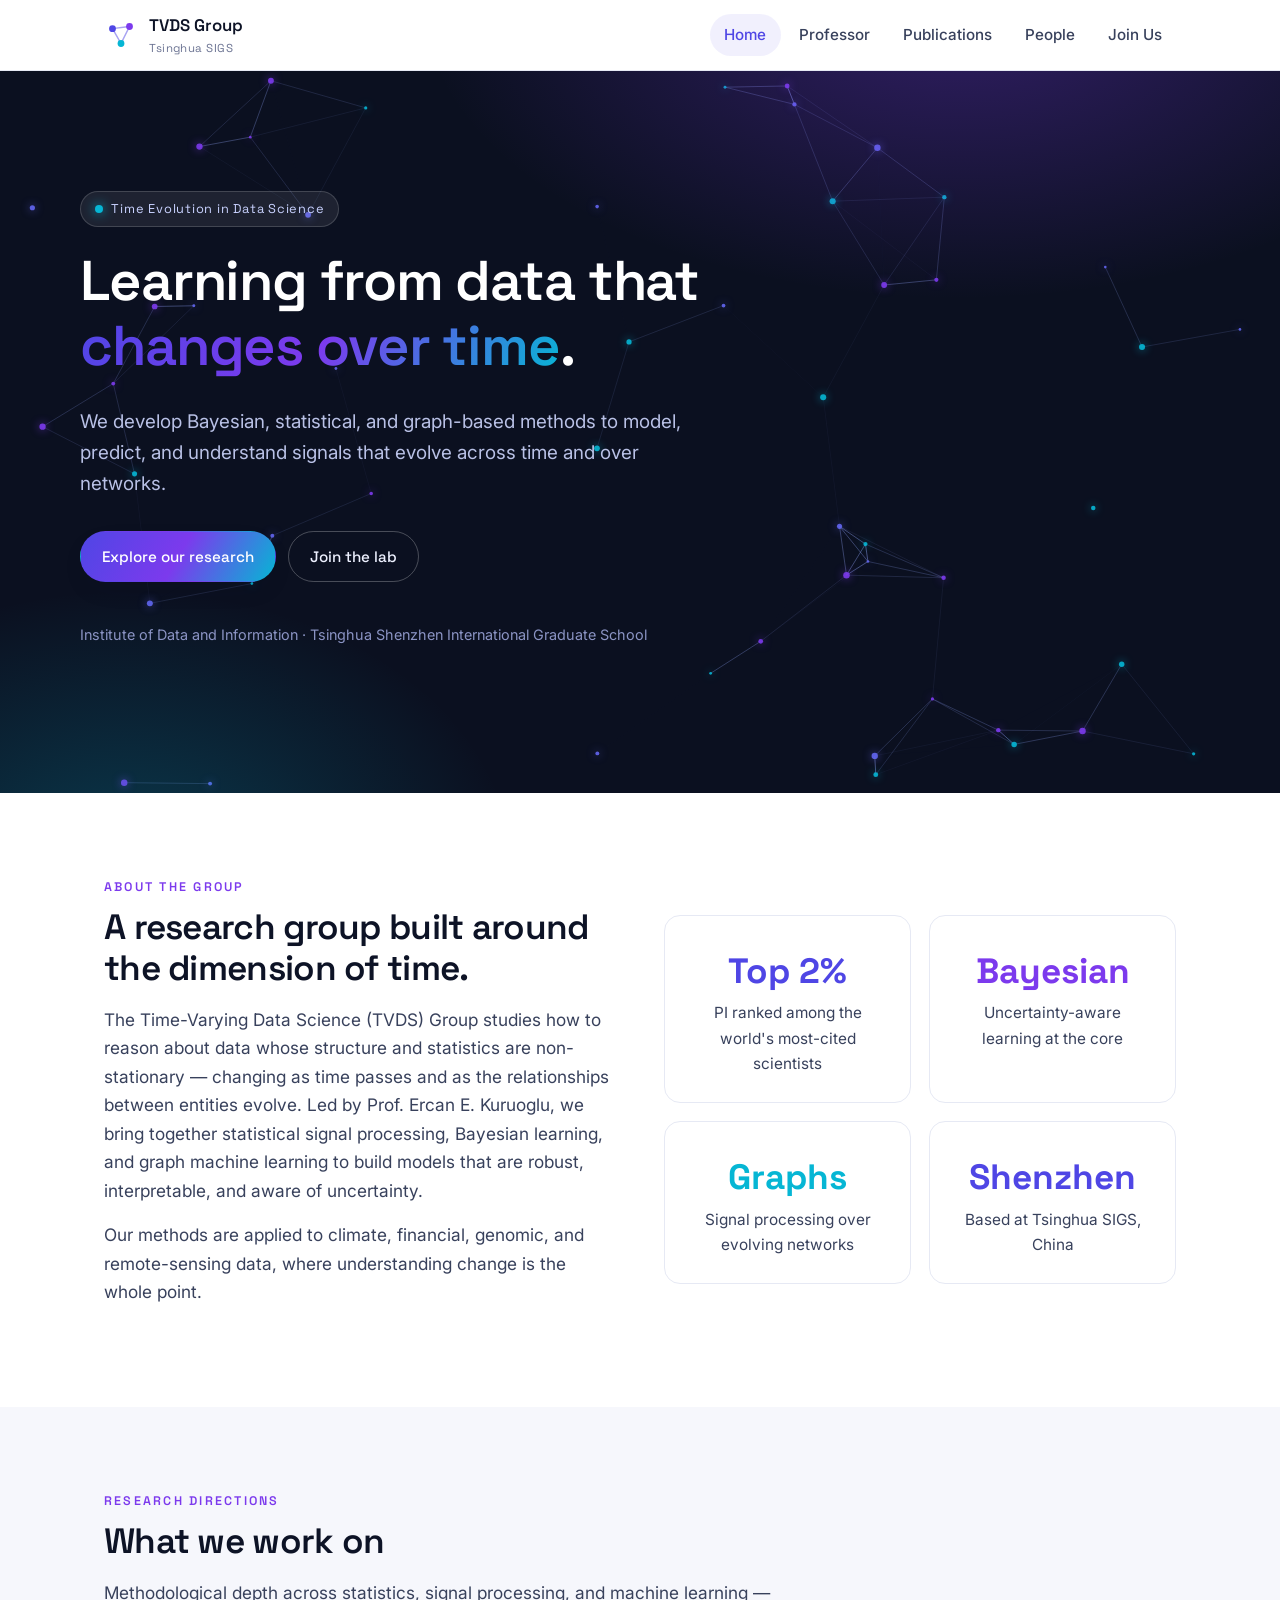
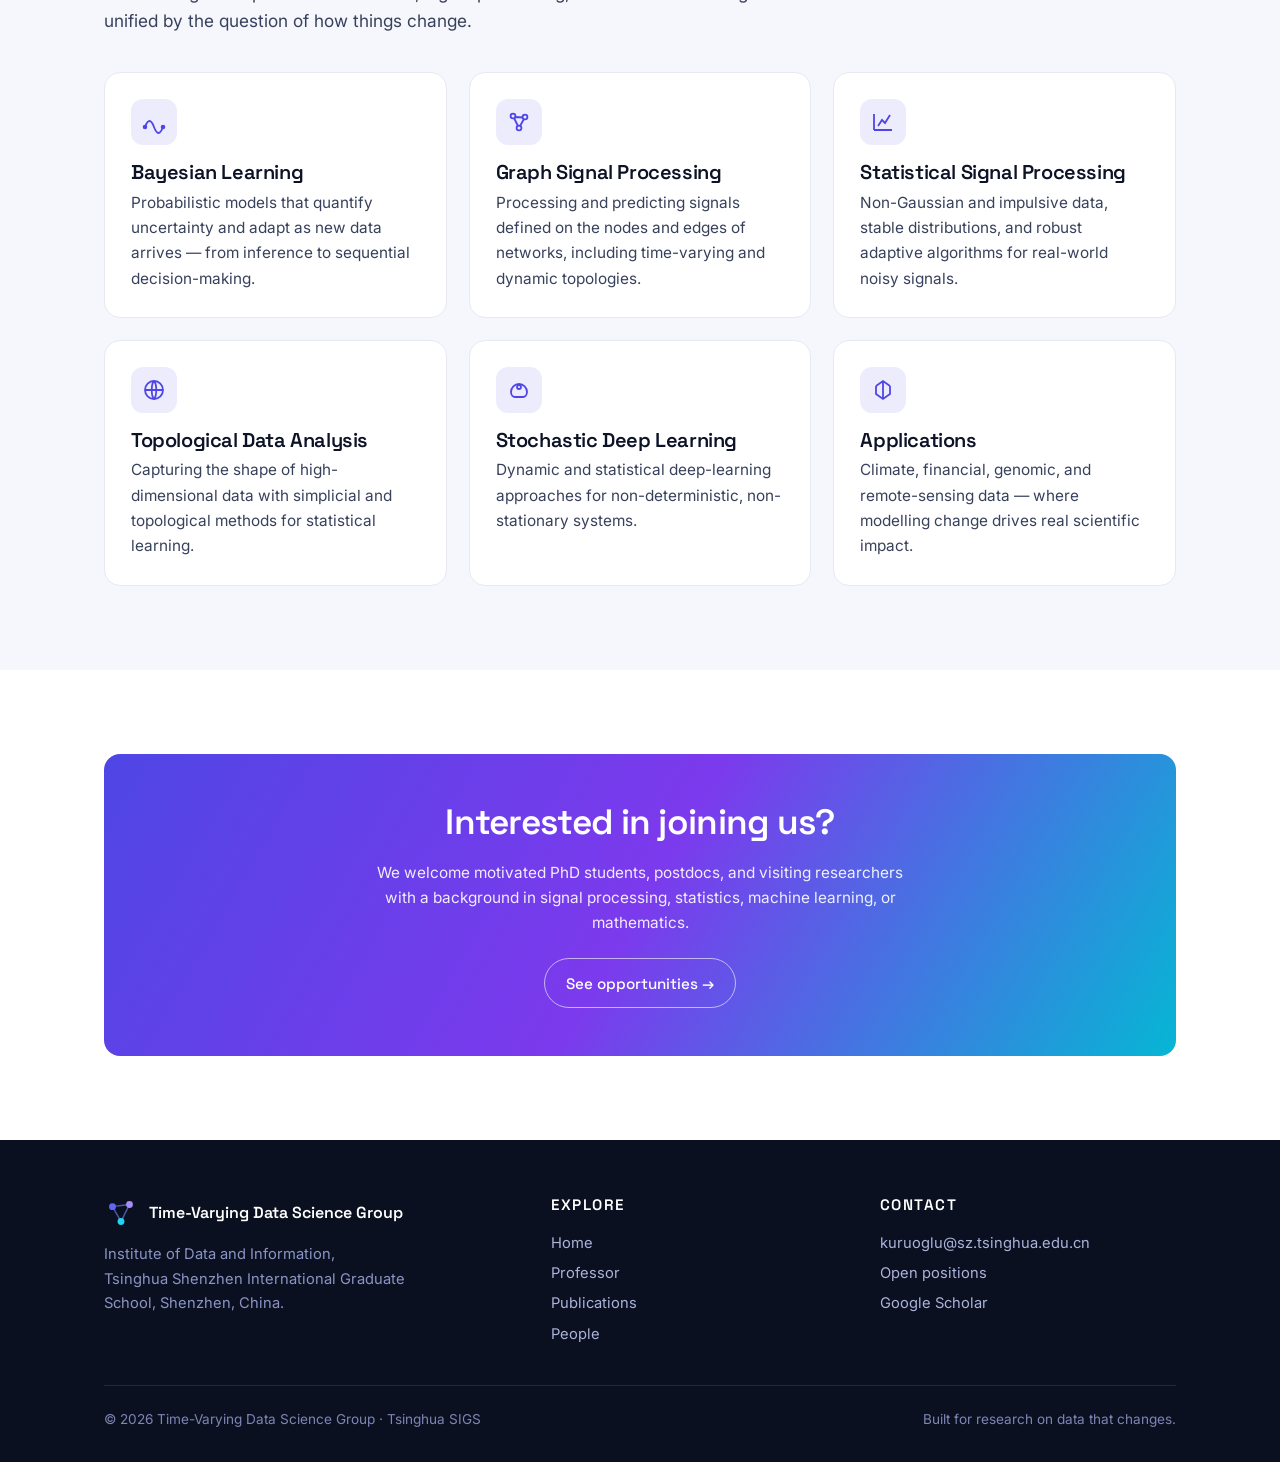
==== index.html @ 16516dd7 "Initial TVDS group website" ====
<!DOCTYPE html>
<html lang="en">
<head>
  <meta charset="UTF-8" />
  <meta name="viewport" content="width=device-width, initial-scale=1.0" />
  <title>Time-Varying Data Science Group — Tsinghua SIGS</title>
  <meta name="description" content="The Time-Varying Data Science (TVDS) Group at Tsinghua Shenzhen International Graduate School, led by Prof. Ercan E. Kuruoglu. Bayesian learning, graph signal processing, and statistical signal processing for time-evolving data." />
  <link rel="preconnect" href="https://fonts.googleapis.com" />
  <link rel="preconnect" href="https://fonts.gstatic.com" crossorigin />
  <link href="https://fonts.googleapis.com/css2?family=Inter:wght@400;500;600&family=Space+Grotesk:wght@400;500;600;700&display=swap" rel="stylesheet" />
  <link rel="stylesheet" href="assets/css/style.css" />
  <link rel="icon" href="data:image/svg+xml,%3Csvg xmlns='http://www.w3.org/2000/svg' viewBox='0 0 32 32'%3E%3Ccircle cx='8' cy='10' r='3' fill='%234f46e5'/%3E%3Ccircle cx='24' cy='8' r='3' fill='%237c3aed'/%3E%3Ccircle cx='16' cy='24' r='3' fill='%2306b6d4'/%3E%3Cpath d='M8 10 24 8 16 24Z' stroke='%234f46e5' stroke-width='1.2' fill='none' opacity='.5'/%3E%3C/svg%3E" />
</head>
<body>

  <!-- ============ NAV ============ -->
  <nav class="nav">
    <div class="container nav__inner">
      <a href="index.html" class="brand">
        <svg class="brand__mark" viewBox="0 0 32 32" aria-hidden="true">
          <path d="M8 10 24 8 16 24Z" stroke="#4f46e5" stroke-width="1.4" fill="none" opacity=".5"/>
          <circle cx="8" cy="10" r="3.2" fill="#4f46e5"/>
          <circle cx="24" cy="8" r="3.2" fill="#7c3aed"/>
          <circle cx="16" cy="24" r="3.2" fill="#06b6d4"/>
        </svg>
        <span>TVDS Group<span class="brand__sub">Tsinghua SIGS</span></span>
      </a>
      <button class="nav__toggle" aria-label="Toggle menu"><span></span><span></span><span></span></button>
      <ul class="nav__links">
        <li><a href="index.html" class="active">Home</a></li>
        <li><a href="professor.html">Professor</a></li>
        <li><a href="publications.html">Publications</a></li>
        <li><a href="people.html">People</a></li>
        <li><a href="professor.html#join">Join Us</a></li>
      </ul>
    </div>
  </nav>

  <!-- ============ HERO ============ -->
  <header class="hero">
    <canvas id="graph-canvas" class="hero__canvas" aria-hidden="true"></canvas>
    <div class="container hero__inner">
      <span class="hero__tag"><span class="dot"></span> Time Evolution in Data Science</span>
      <h1>Learning from data that <span class="text-gradient">changes over time</span>.</h1>
      <p class="hero__lead">
        We develop Bayesian, statistical, and graph-based methods to model, predict,
        and understand signals that evolve across time and over networks.
      </p>
      <div class="hero__cta">
        <a href="#research" class="btn btn--primary">Explore our research</a>
        <a href="professor.html#join" class="btn btn--ghost">Join the lab</a>
      </div>
      <p class="hero__affil">Institute of Data and Information · Tsinghua Shenzhen International Graduate School</p>
    </div>
  </header>

  <!-- ============ INTRO ============ -->
  <section class="section">
    <div class="container">
      <div class="grid grid--2" style="align-items:center; gap:48px;">
        <div class="reveal">
          <p class="section__eyebrow">About the group</p>
          <h2>A research group built around the dimension of time.</h2>
          <p class="section__lead">
            The Time-Varying Data Science (TVDS) Group studies how to reason about data whose
            structure and statistics are non-stationary — changing as time passes and as the
            relationships between entities evolve. Led by Prof. Ercan E. Kuruoglu, we bring together
            statistical signal processing, Bayesian learning, and graph machine learning to build
            models that are robust, interpretable, and aware of uncertainty.
          </p>
          <p class="section__lead">
            Our methods are applied to climate, financial, genomic, and remote-sensing data, where
            understanding change is the whole point.
          </p>
        </div>
        <div class="reveal grid grid--2" style="gap:18px;">
          <div class="card" style="text-align:center;">
            <div style="font-family:var(--font-head); font-size:2.2rem; font-weight:700; color:var(--indigo);">Top&nbsp;2%</div>
            <p>PI ranked among the world's most-cited scientists</p>
          </div>
          <div class="card" style="text-align:center;">
            <div style="font-family:var(--font-head); font-size:2.2rem; font-weight:700; color:var(--violet);">Bayesian</div>
            <p>Uncertainty-aware learning at the core</p>
          </div>
          <div class="card" style="text-align:center;">
            <div style="font-family:var(--font-head); font-size:2.2rem; font-weight:700; color:var(--teal);">Graphs</div>
            <p>Signal processing over evolving networks</p>
          </div>
          <div class="card" style="text-align:center;">
            <div style="font-family:var(--font-head); font-size:2.2rem; font-weight:700; color:var(--indigo);">Shenzhen</div>
            <p>Based at Tsinghua SIGS, China</p>
          </div>
        </div>
      </div>
    </div>
  </section>

  <!-- ============ RESEARCH AREAS ============ -->
  <section class="section section--soft" id="research">
    <div class="container">
      <div class="reveal" style="margin-bottom:36px;">
        <p class="section__eyebrow">Research directions</p>
        <h2>What we work on</h2>
        <p class="section__lead">Methodological depth across statistics, signal processing, and machine learning — unified by the question of how things change.</p>
      </div>
      <div class="grid grid--3">

        <article class="card reveal">
          <div class="card__icon">
            <svg width="24" height="24" viewBox="0 0 24 24" fill="none" stroke="currentColor" stroke-width="1.8"><path d="M3 17c3-8 6-8 9 0s6 8 9 0"/><circle cx="3" cy="17" r="1.4" fill="currentColor"/><circle cx="21" cy="17" r="1.4" fill="currentColor"/></svg>
          </div>
          <h3>Bayesian Learning</h3>
          <p>Probabilistic models that quantify uncertainty and adapt as new data arrives — from inference to sequential decision-making.</p>
        </article>

        <article class="card reveal">
          <div class="card__icon">
            <svg width="24" height="24" viewBox="0 0 24 24" fill="none" stroke="currentColor" stroke-width="1.8"><circle cx="6" cy="6" r="2.4"/><circle cx="18" cy="7" r="2.4"/><circle cx="12" cy="18" r="2.4"/><path d="M8 7 16 7.5M7 8 11 16M17 9 13 16"/></svg>
          </div>
          <h3>Graph Signal Processing</h3>
          <p>Processing and predicting signals defined on the nodes and edges of networks, including time-varying and dynamic topologies.</p>
        </article>

        <article class="card reveal">
          <div class="card__icon">
            <svg width="24" height="24" viewBox="0 0 24 24" fill="none" stroke="currentColor" stroke-width="1.8"><path d="M3 20V4M3 20h18M7 16l4-6 3 3 5-8"/></svg>
          </div>
          <h3>Statistical Signal Processing</h3>
          <p>Non-Gaussian and impulsive data, stable distributions, and robust adaptive algorithms for real-world noisy signals.</p>
        </article>

        <article class="card reveal">
          <div class="card__icon">
            <svg width="24" height="24" viewBox="0 0 24 24" fill="none" stroke="currentColor" stroke-width="1.8"><circle cx="12" cy="12" r="9"/><path d="M3 12h18M12 3c3 3 3 15 0 18M12 3c-3 3-3 15 0 18"/></svg>
          </div>
          <h3>Topological Data Analysis</h3>
          <p>Capturing the shape of high-dimensional data with simplicial and topological methods for statistical learning.</p>
        </article>

        <article class="card reveal">
          <div class="card__icon">
            <svg width="24" height="24" viewBox="0 0 24 24" fill="none" stroke="currentColor" stroke-width="1.8"><path d="M4 14a8 8 0 0 1 16 0M4 14c0 3 2 5 4 5M20 14c0 3-2 5-4 5M8 19h8M12 5v0"/><circle cx="12" cy="9" r="2"/></svg>
          </div>
          <h3>Stochastic Deep Learning</h3>
          <p>Dynamic and statistical deep-learning approaches for non-deterministic, non-stationary systems.</p>
        </article>

        <article class="card reveal">
          <div class="card__icon">
            <svg width="24" height="24" viewBox="0 0 24 24" fill="none" stroke="currentColor" stroke-width="1.8"><path d="M12 3v18M5 8l7-5 7 5M5 8v8l7 5 7-5V8"/></svg>
          </div>
          <h3>Applications</h3>
          <p>Climate, financial, genomic, and remote-sensing data — where modelling change drives real scientific impact.</p>
        </article>

      </div>
    </div>
  </section>

  <!-- ============ CTA STRIP ============ -->
  <section class="section">
    <div class="container reveal">
      <div class="card" style="background:var(--accent-grad); color:#fff; text-align:center; border:0; padding:48px 28px;">
        <h2 style="color:#fff;">Interested in joining us?</h2>
        <p style="color:rgba(255,255,255,.9); max-width:56ch; margin:0 auto 1.4rem;">
          We welcome motivated PhD students, postdocs, and visiting researchers with a background in
          signal processing, statistics, machine learning, or mathematics.
        </p>
        <a href="professor.html#join" class="btn btn--ghost" style="color:#fff; border-color:rgba(255,255,255,.6);">See opportunities →</a>
      </div>
    </div>
  </section>

  <!-- ============ FOOTER ============ -->
  <footer class="footer">
    <div class="container">
      <div class="footer__grid">
        <div>
          <div class="footer__brand">
            <svg class="brand__mark" viewBox="0 0 32 32" aria-hidden="true">
              <path d="M8 10 24 8 16 24Z" stroke="#7c8bff" stroke-width="1.4" fill="none" opacity=".6"/>
              <circle cx="8" cy="10" r="3.2" fill="#6366f1"/><circle cx="24" cy="8" r="3.2" fill="#a78bfa"/><circle cx="16" cy="24" r="3.2" fill="#22d3ee"/>
            </svg>
            Time-Varying Data Science Group
          </div>
          <p style="color:#8b94c4; font-size:.92rem; max-width:38ch;">Institute of Data and Information,<br/>Tsinghua Shenzhen International Graduate School, Shenzhen, China.</p>
        </div>
        <div>
          <h4>Explore</h4>
          <a href="index.html">Home</a>
          <a href="professor.html">Professor</a>
          <a href="publications.html">Publications</a>
          <a href="people.html">People</a>
        </div>
        <div>
          <h4>Contact</h4>
          <a href="mailto:kuruoglu@sz.tsinghua.edu.cn">kuruoglu@sz.tsinghua.edu.cn</a>
          <a href="professor.html#join">Open positions</a>
          <a href="https://scholar.google.com/citations?user=To7e1toAAAAJ" target="_blank" rel="noopener">Google Scholar</a>
        </div>
      </div>
      <div class="footer__bottom">
        <span>© <span id="year"></span> Time-Varying Data Science Group · Tsinghua SIGS</span>
        <span>Built for research on data that changes.</span>
      </div>
    </div>
  </footer>

  <script>document.getElementById("year").textContent = new Date().getFullYear();</script>
  <script src="assets/js/main.js"></script>
</body>
</html>
---- assets/css/style.css ----
/* =================================================================
   Time-Varying Data Science (TVDS) Group — Design System
   Modern academic theme: graph + Bayesian/probabilistic motifs
   ================================================================= */

:root {
  /* Palette */
  --ink: #0d1326;
  --ink-soft: #38415c;
  --muted: #6b7392;
  --line: #e6e9f4;
  --bg: #ffffff;
  --bg-soft: #f6f7fc;
  --bg-deep: #0b1020;

  /* Brand: indigo (graph), violet (Bayesian/uncertainty), teal (signal) */
  --indigo: #4f46e5;
  --violet: #7c3aed;
  --teal: #06b6d4;
  --accent: var(--indigo);
  --accent-grad: linear-gradient(120deg, #4f46e5 0%, #7c3aed 50%, #06b6d4 100%);

  /* Type */
  --font-head: "Space Grotesk", "Segoe UI", system-ui, sans-serif;
  --font-body: "Inter", system-ui, -apple-system, "Segoe UI", sans-serif;

  /* Geometry */
  --radius: 16px;
  --radius-sm: 10px;
  --maxw: 1120px;
  --shadow: 0 10px 30px -12px rgba(13, 19, 38, 0.18);
  --shadow-lg: 0 24px 60px -20px rgba(13, 19, 38, 0.28);
}

* { box-sizing: border-box; }

html { scroll-behavior: smooth; }

body {
  margin: 0;
  font-family: var(--font-body);
  color: var(--ink);
  background: var(--bg);
  line-height: 1.65;
  -webkit-font-smoothing: antialiased;
}

h1, h2, h3, h4 { font-family: var(--font-head); line-height: 1.15; color: var(--ink); margin: 0 0 .5em; font-weight: 600; letter-spacing: -0.02em; }
h1 { font-size: clamp(2.2rem, 5vw, 3.5rem); }
h2 { font-size: clamp(1.6rem, 3vw, 2.2rem); }
h3 { font-size: 1.25rem; }
p { margin: 0 0 1rem; }

a { color: var(--indigo); text-decoration: none; transition: color .15s ease; }
a:hover { color: var(--violet); }

img { max-width: 100%; display: block; }

.container { width: 100%; max-width: var(--maxw); margin-inline: auto; padding-inline: 24px; }

.section { padding: 84px 0; }
.section--soft { background: var(--bg-soft); }
.section__eyebrow {
  font-family: var(--font-head);
  text-transform: uppercase;
  letter-spacing: .18em;
  font-size: .78rem;
  font-weight: 600;
  color: var(--violet);
  margin-bottom: .6rem;
}
.section__lead { color: var(--ink-soft); max-width: 62ch; font-size: 1.08rem; }

.text-gradient {
  background: var(--accent-grad);
  -webkit-background-clip: text;
  background-clip: text;
  color: transparent;
}

/* ---------- Buttons ---------- */
.btn {
  display: inline-flex;
  align-items: center;
  gap: .5rem;
  font-family: var(--font-head);
  font-weight: 500;
  font-size: .95rem;
  padding: .72rem 1.3rem;
  border-radius: 999px;
  border: 1px solid transparent;
  cursor: pointer;
  transition: transform .15s ease, box-shadow .2s ease, background .2s ease;
}
.btn:hover { transform: translateY(-2px); }
.btn--primary { background: var(--accent-grad); color: #fff; box-shadow: var(--shadow); }
.btn--primary:hover { color: #fff; box-shadow: var(--shadow-lg); }
.btn--ghost { background: transparent; color: var(--ink); border-color: var(--line); }
.btn--ghost:hover { border-color: var(--indigo); color: var(--indigo); }

/* ---------- Navbar ---------- */
.nav {
  position: sticky; top: 0; z-index: 50;
  background: rgba(255,255,255,.82);
  backdrop-filter: saturate(160%) blur(14px);
  border-bottom: 1px solid var(--line);
}
.nav__inner { display: flex; align-items: center; justify-content: space-between; height: 70px; }
.brand { display: flex; align-items: center; gap: .7rem; font-family: var(--font-head); font-weight: 600; color: var(--ink); font-size: 1.05rem; }
.brand:hover { color: var(--ink); }
.brand__mark { width: 34px; height: 34px; flex: none; }
.brand__sub { display: block; font-size: .72rem; font-weight: 400; color: var(--muted); letter-spacing: .04em; }

.nav__links { display: flex; align-items: center; gap: 4px; list-style: none; margin: 0; padding: 0; }
.nav__links a {
  display: inline-block; padding: .5rem .9rem; border-radius: 999px;
  color: var(--ink-soft); font-weight: 500; font-size: .95rem;
}
.nav__links a:hover { background: var(--bg-soft); color: var(--ink); }
.nav__links a.active { color: var(--indigo); background: rgba(79,70,229,.08); }

.nav__toggle { display: none; background: none; border: 0; cursor: pointer; padding: 8px; }
.nav__toggle span { display: block; width: 24px; height: 2px; background: var(--ink); margin: 5px 0; transition: .25s; border-radius: 2px; }

@media (max-width: 820px) {
  .nav__toggle { display: block; }
  .nav__links {
    position: absolute; top: 70px; left: 0; right: 0;
    flex-direction: column; align-items: stretch; gap: 2px;
    background: #fff; border-bottom: 1px solid var(--line);
    padding: 12px 16px; box-shadow: var(--shadow);
    transform: translateY(-12px); opacity: 0; pointer-events: none; transition: .2s;
  }
  .nav__links.open { transform: translateY(0); opacity: 1; pointer-events: auto; }
}

/* ---------- Hero ---------- */
.hero { position: relative; overflow: hidden; background: var(--bg-deep); color: #eef1ff; }
.hero__canvas { position: absolute; inset: 0; width: 100%; height: 100%; display: block; }
.hero::after {
  content: ""; position: absolute; inset: 0;
  background: radial-gradient(900px 500px at 75% -10%, rgba(124,58,237,.35), transparent 60%),
              radial-gradient(700px 500px at 10% 110%, rgba(6,182,212,.25), transparent 55%);
  pointer-events: none;
}
.hero__inner { position: relative; z-index: 2; padding: 120px 0 130px; }
.hero h1 { color: #fff; max-width: 18ch; }
.hero__tag {
  display: inline-flex; align-items: center; gap: .55rem;
  font-family: var(--font-head); font-size: .8rem; letter-spacing: .06em;
  padding: .4rem .85rem; border-radius: 999px;
  background: rgba(255,255,255,.08); border: 1px solid rgba(255,255,255,.16);
  color: #c9d2ff; margin-bottom: 1.4rem;
}
.hero__tag .dot { width: 8px; height: 8px; border-radius: 50%; background: var(--teal); box-shadow: 0 0 12px var(--teal); }
.hero__lead { color: #b9c1e6; font-size: 1.18rem; max-width: 54ch; margin-bottom: 2rem; }
.hero__cta { display: flex; gap: .8rem; flex-wrap: wrap; }
.hero .btn--ghost { color: #eef1ff; border-color: rgba(255,255,255,.25); }
.hero .btn--ghost:hover { border-color: #fff; color: #fff; }
.hero__affil { margin-top: 2.6rem; color: #8b94c4; font-size: .9rem; }

/* ---------- Cards & grids ---------- */
.grid { display: grid; gap: 22px; }
.grid--3 { grid-template-columns: repeat(3, 1fr); }
.grid--4 { grid-template-columns: repeat(4, 1fr); }
.grid--2 { grid-template-columns: repeat(2, 1fr); }
@media (max-width: 900px) { .grid--3, .grid--4 { grid-template-columns: repeat(2, 1fr); } }
@media (max-width: 600px) { .grid--2, .grid--3, .grid--4 { grid-template-columns: 1fr; } }

.card {
  background: #fff; border: 1px solid var(--line); border-radius: var(--radius);
  padding: 26px; transition: transform .2s ease, box-shadow .2s ease, border-color .2s ease;
}
.card:hover { transform: translateY(-4px); box-shadow: var(--shadow-lg); border-color: transparent; }
.card__icon {
  width: 46px; height: 46px; border-radius: 12px; display: grid; place-items: center;
  background: rgba(79,70,229,.1); color: var(--indigo); margin-bottom: 16px;
}
.card h3 { margin-bottom: .35rem; }
.card p { color: var(--ink-soft); font-size: .96rem; margin: 0; }

/* tags */
.tags { display: flex; flex-wrap: wrap; gap: 8px; margin-top: 14px; }
.tag {
  font-size: .8rem; font-weight: 500; color: var(--ink-soft);
  padding: .28rem .7rem; border-radius: 999px; background: var(--bg-soft); border: 1px solid var(--line);
}

/* ---------- Publications ---------- */
.year-head {
  font-family: var(--font-head); font-size: 1.4rem; font-weight: 600;
  margin: 36px 0 18px; display: flex; align-items: center; gap: 14px; color: var(--ink);
}
.year-head::after { content: ""; flex: 1; height: 1px; background: var(--line); }

.pub {
  display: flex; gap: 18px; padding: 20px 0; border-bottom: 1px solid var(--line);
}
.pub__badge {
  flex: none; width: 52px; height: 52px; border-radius: 12px; display: grid; place-items: center;
  font-family: var(--font-head); font-weight: 600; font-size: .7rem; color: #fff;
  background: var(--accent-grad); text-align: center; line-height: 1.1; padding: 4px;
}
.pub__title { font-family: var(--font-head); font-weight: 600; font-size: 1.06rem; margin: 0 0 .25rem; color: var(--ink); }
.pub__authors { color: var(--ink-soft); font-size: .95rem; margin: 0 0 .35rem; }
.pub__authors .me { color: var(--indigo); font-weight: 600; }
.pub__venue { color: var(--muted); font-size: .9rem; font-style: italic; margin: 0; }
.pub__links { margin-top: .5rem; display: flex; gap: 10px; flex-wrap: wrap; }
.pub__links a { font-size: .85rem; font-weight: 500; padding: .2rem .6rem; border: 1px solid var(--line); border-radius: 8px; }

/* ---------- People ---------- */
.person { text-align: center; }
.person__photo {
  width: 132px; height: 132px; border-radius: 50%; margin: 0 auto 16px;
  object-fit: cover; background: var(--bg-soft); border: 3px solid #fff; box-shadow: var(--shadow);
}
.person__photo--ph {
  display: grid; place-items: center; color: var(--indigo);
  background: linear-gradient(135deg, rgba(79,70,229,.12), rgba(6,182,212,.12));
  font-family: var(--font-head); font-weight: 600; font-size: 2rem;
}
.person h3 { margin-bottom: .1rem; }
.person__role { color: var(--violet); font-weight: 500; font-size: .92rem; margin-bottom: .5rem; }
.person__bio { color: var(--ink-soft); font-size: .9rem; margin: 0; }
.person__links { margin-top: .6rem; display: flex; gap: 12px; justify-content: center; }

/* ---------- Professor profile ---------- */
.profile { display: grid; grid-template-columns: 300px 1fr; gap: 48px; align-items: start; }
@media (max-width: 820px) { .profile { grid-template-columns: 1fr; } }
.profile__card {
  background: #fff; border: 1px solid var(--line); border-radius: var(--radius);
  padding: 28px; text-align: center; box-shadow: var(--shadow); position: sticky; top: 90px;
}
.profile__photo {
  width: 180px; height: 180px; border-radius: 24px; margin: 0 auto 18px; object-fit: cover;
  background: linear-gradient(135deg, rgba(79,70,229,.12), rgba(6,182,212,.12));
  display: grid; place-items: center; color: var(--indigo); font-family: var(--font-head); font-size: 3rem; font-weight: 600;
}
.contact-list { list-style: none; padding: 0; margin: 18px 0 0; text-align: left; }
.contact-list li { display: flex; gap: 12px; align-items: flex-start; padding: 8px 0; font-size: .92rem; color: var(--ink-soft); }
.contact-list svg { flex: none; color: var(--indigo); margin-top: 3px; }

.prose h2 { margin-top: 1.6em; }
.prose h2:first-child { margin-top: 0; }
.prose p { color: var(--ink-soft); }

/* opportunity callout */
.callout {
  border: 1px solid var(--line); border-left: 4px solid var(--violet);
  background: var(--bg-soft); border-radius: var(--radius-sm); padding: 22px 24px; margin: 18px 0;
}
.callout h3 { margin-bottom: .3rem; }
.callout p { margin-bottom: .4rem; }

/* ---------- Editor note (for the client) ---------- */
.editor-note {
  background: #fffbeb; border: 1px dashed #f0c000; color: #6b5800;
  border-radius: var(--radius-sm); padding: 14px 18px; margin: 20px 0; font-size: .9rem;
}
.editor-note strong { color: #875b00; }
.editor-note code { background: rgba(0,0,0,.06); padding: 1px 6px; border-radius: 5px; font-size: .85em; }

/* ---------- Footer ---------- */
.footer { background: var(--bg-deep); color: #aab3da; padding: 56px 0 32px; }
.footer__grid { display: grid; grid-template-columns: 1.4fr 1fr 1fr; gap: 32px; margin-bottom: 36px; }
@media (max-width: 700px) { .footer__grid { grid-template-columns: 1fr; gap: 24px; } }
.footer h4 { color: #fff; font-size: .95rem; text-transform: uppercase; letter-spacing: .1em; margin-bottom: 14px; }
.footer a { color: #aab3da; display: block; padding: 3px 0; font-size: .92rem; }
.footer a:hover { color: #fff; }
.footer__brand { display: flex; align-items: center; gap: .7rem; color: #fff; font-family: var(--font-head); font-weight: 600; margin-bottom: 12px; }
.footer__bottom { border-top: 1px solid rgba(255,255,255,.1); padding-top: 22px; font-size: .85rem; color: #7c85b3; display: flex; justify-content: space-between; flex-wrap: wrap; gap: 10px; }

/* ---------- Page header (interior pages) ---------- */
.pagehead { background: var(--bg-deep); color: #fff; padding: 72px 0 60px; position: relative; overflow: hidden; }
.pagehead::after {
  content: ""; position: absolute; inset: 0;
  background: radial-gradient(700px 360px at 85% 0%, rgba(124,58,237,.32), transparent 60%);
}
.pagehead__inner { position: relative; z-index: 2; }
.pagehead h1 { color: #fff; margin-bottom: .4rem; }
.pagehead p { color: #b9c1e6; max-width: 60ch; margin: 0; }

/* reveal on scroll */
.reveal { opacity: 0; transform: translateY(18px); transition: opacity .6s ease, transform .6s ease; }
.reveal.in { opacity: 1; transform: none; }

@media (prefers-reduced-motion: reduce) {
  .reveal { opacity: 1; transform: none; transition: none; }
  html { scroll-behavior: auto; }
}
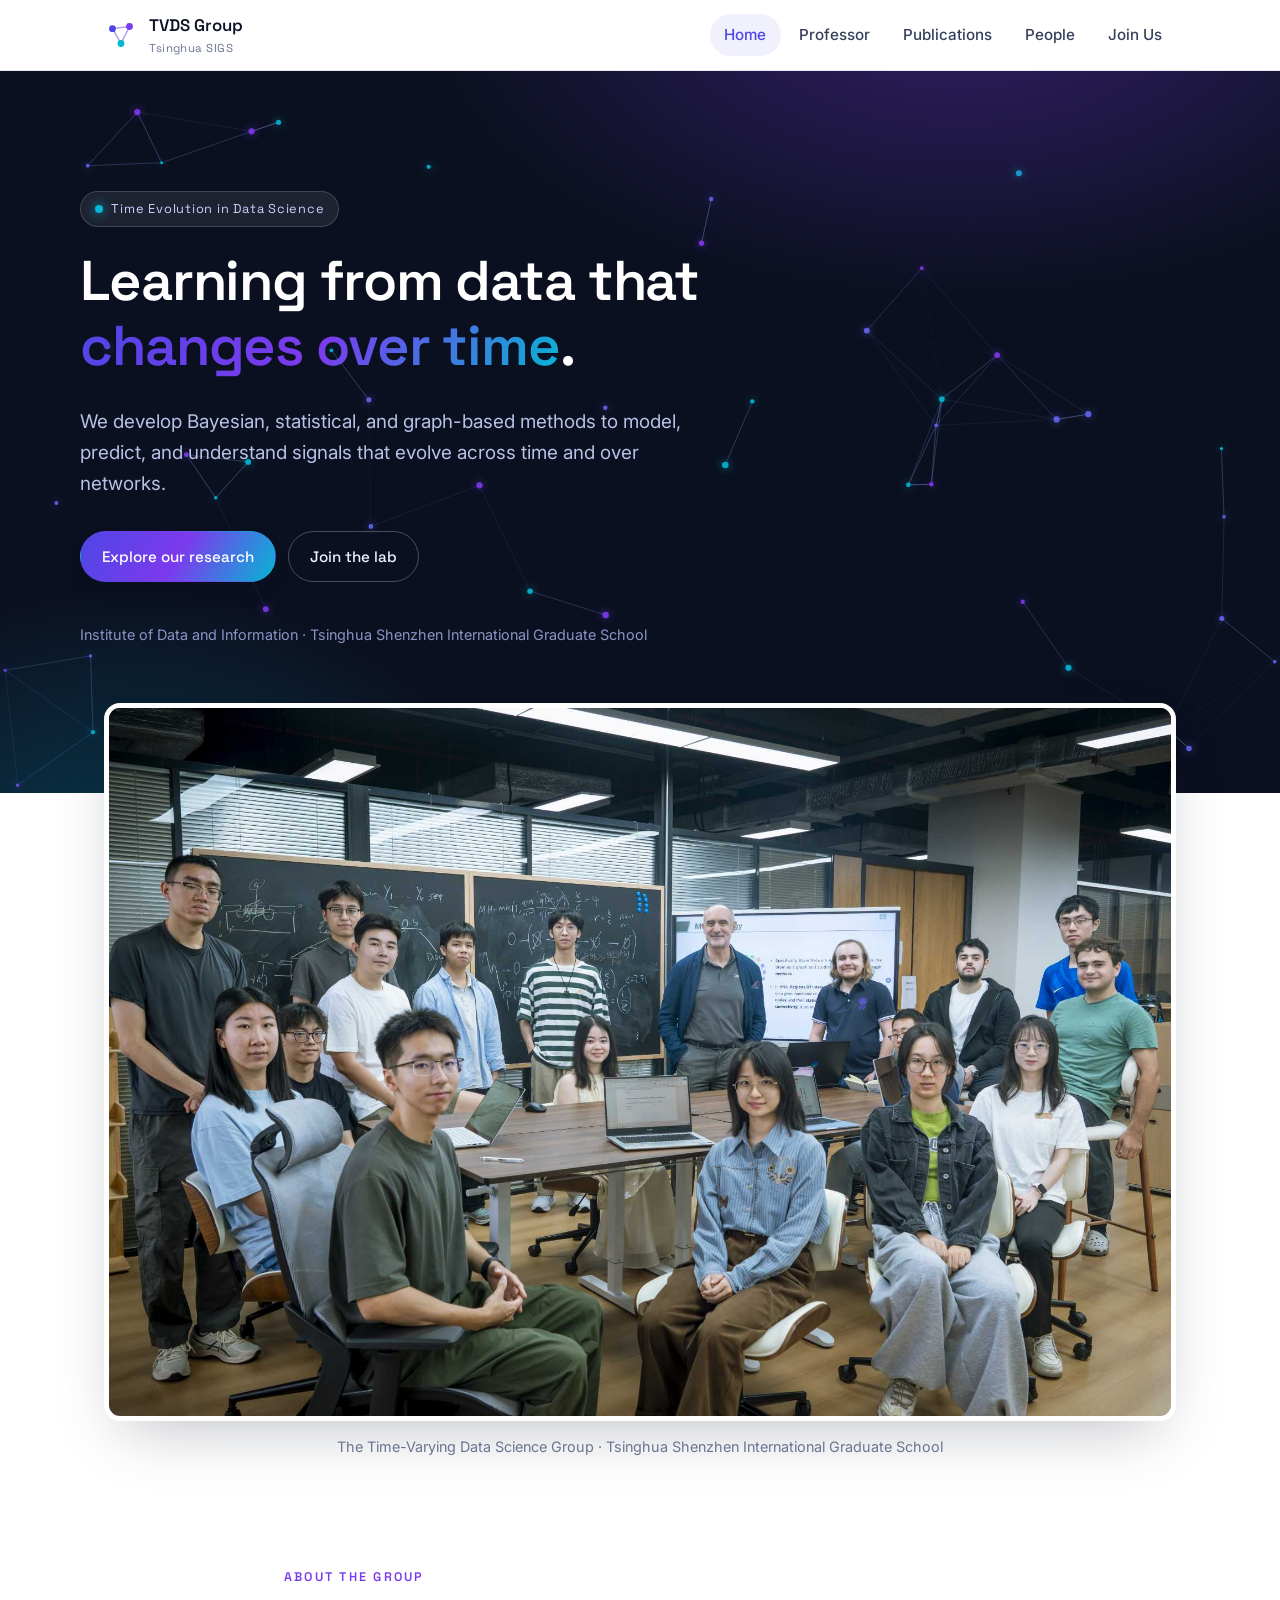
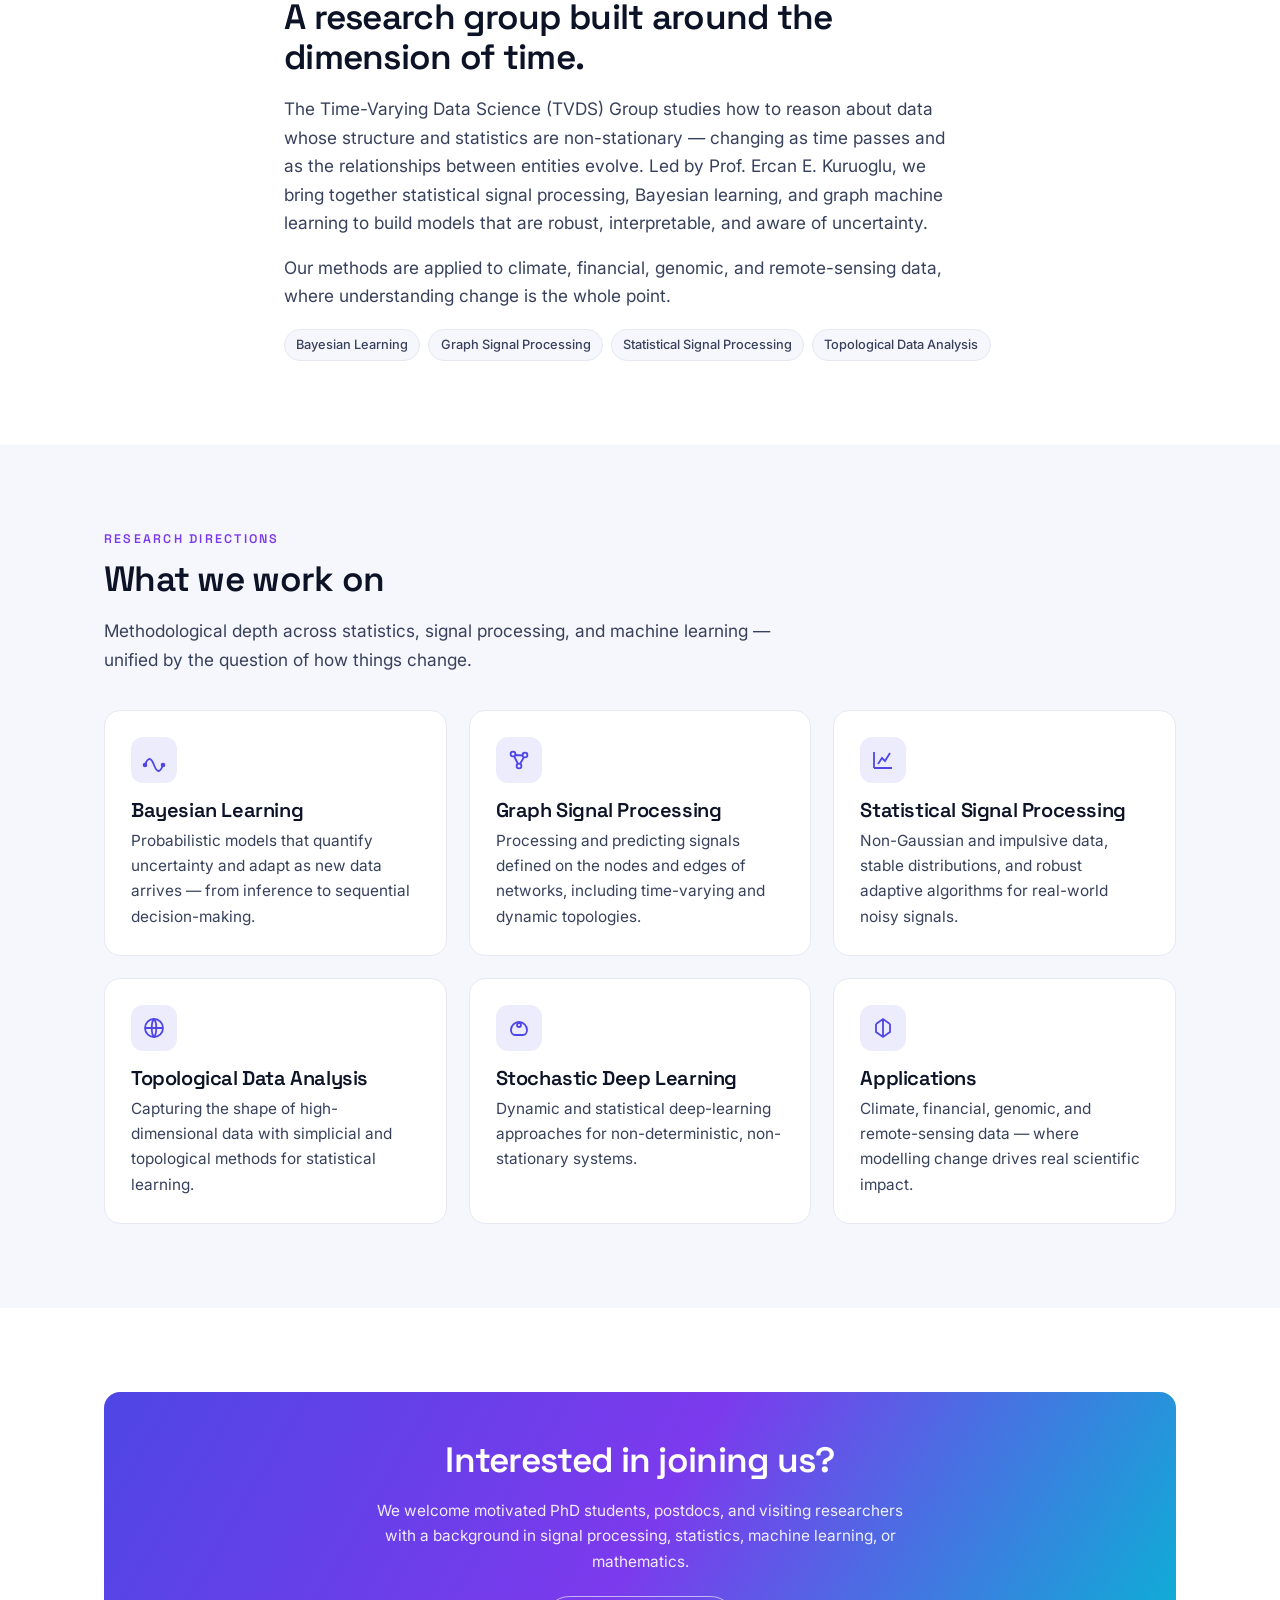
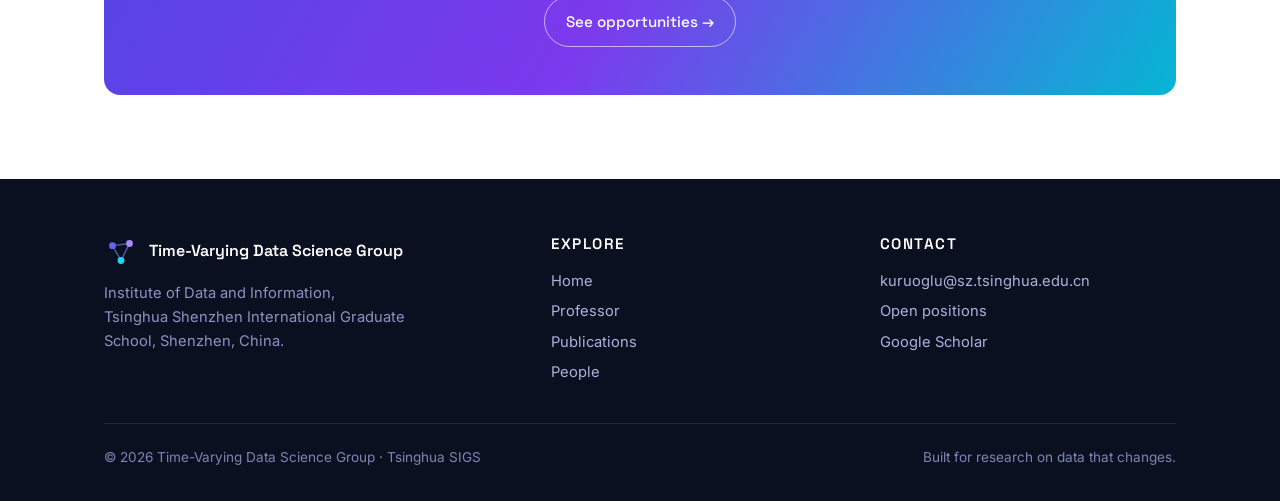
==== commit 85cc1591: "Redesign People page as photo list, add real member photos and group photo to home" ====
--- a/index.html
+++ b/index.html
@@ -54,42 +54,39 @@
     </div>
   </header>
 
+  <!-- ============ GROUP PHOTO ============ -->
+  <section class="section" style="padding-top:0;">
+    <div class="container groupshot reveal">
+      <figure>
+        <!-- Group photo lives at assets/img/group-photo.jpg — swap the file to update it. -->
+        <img src="assets/img/group-photo.jpg" alt="The Time-Varying Data Science Group at Tsinghua SIGS" />
+        <figcaption>The Time-Varying Data Science Group · Tsinghua Shenzhen International Graduate School</figcaption>
+      </figure>
+    </div>
+  </section>
+
   <!-- ============ INTRO ============ -->
-  <section class="section">
-    <div class="container">
-      <div class="grid grid--2" style="align-items:center; gap:48px;">
-        <div class="reveal">
-          <p class="section__eyebrow">About the group</p>
-          <h2>A research group built around the dimension of time.</h2>
-          <p class="section__lead">
-            The Time-Varying Data Science (TVDS) Group studies how to reason about data whose
-            structure and statistics are non-stationary — changing as time passes and as the
-            relationships between entities evolve. Led by Prof. Ercan E. Kuruoglu, we bring together
-            statistical signal processing, Bayesian learning, and graph machine learning to build
-            models that are robust, interpretable, and aware of uncertainty.
-          </p>
-          <p class="section__lead">
-            Our methods are applied to climate, financial, genomic, and remote-sensing data, where
-            understanding change is the whole point.
-          </p>
-        </div>
-        <div class="reveal grid grid--2" style="gap:18px;">
-          <div class="card" style="text-align:center;">
-            <div style="font-family:var(--font-head); font-size:2.2rem; font-weight:700; color:var(--indigo);">Top&nbsp;2%</div>
-            <p>PI ranked among the world's most-cited scientists</p>
-          </div>
-          <div class="card" style="text-align:center;">
-            <div style="font-family:var(--font-head); font-size:2.2rem; font-weight:700; color:var(--violet);">Bayesian</div>
-            <p>Uncertainty-aware learning at the core</p>
-          </div>
-          <div class="card" style="text-align:center;">
-            <div style="font-family:var(--font-head); font-size:2.2rem; font-weight:700; color:var(--teal);">Graphs</div>
-            <p>Signal processing over evolving networks</p>
-          </div>
-          <div class="card" style="text-align:center;">
-            <div style="font-family:var(--font-head); font-size:2.2rem; font-weight:700; color:var(--indigo);">Shenzhen</div>
-            <p>Based at Tsinghua SIGS, China</p>
-          </div>
+  <section class="section" style="padding-top:24px;">
+    <div class="container" style="max-width:760px;">
+      <div class="reveal">
+        <p class="section__eyebrow">About the group</p>
+        <h2>A research group built around the dimension of time.</h2>
+        <p class="section__lead">
+          The Time-Varying Data Science (TVDS) Group studies how to reason about data whose
+          structure and statistics are non-stationary — changing as time passes and as the
+          relationships between entities evolve. Led by Prof. Ercan E. Kuruoglu, we bring together
+          statistical signal processing, Bayesian learning, and graph machine learning to build
+          models that are robust, interpretable, and aware of uncertainty.
+        </p>
+        <p class="section__lead">
+          Our methods are applied to climate, financial, genomic, and remote-sensing data, where
+          understanding change is the whole point.
+        </p>
+        <div class="tags" style="margin-top:18px;">
+          <span class="tag">Bayesian Learning</span>
+          <span class="tag">Graph Signal Processing</span>
+          <span class="tag">Statistical Signal Processing</span>
+          <span class="tag">Topological Data Analysis</span>
         </div>
       </div>
     </div>
--- a/assets/css/style.css
+++ b/assets/css/style.css
@@ -224,6 +224,45 @@
 .person__bio { color: var(--ink-soft); font-size: .9rem; margin: 0; }
 .person__links { margin-top: .6rem; display: flex; gap: 12px; justify-content: center; }
 
+/* ---------- Group photo band ---------- */
+.groupshot { position: relative; z-index: 3; margin-top: -90px; }
+.groupshot figure { margin: 0; }
+.groupshot img {
+  width: 100%; display: block; border-radius: var(--radius);
+  box-shadow: var(--shadow-lg); border: 5px solid #fff;
+}
+.groupshot figcaption { color: var(--muted); font-size: .9rem; margin-top: 14px; text-align: center; }
+@media (max-width: 700px) { .groupshot { margin-top: -50px; } }
+
+/* ---------- People (personalized list) ---------- */
+.people-grid {
+  display: grid; grid-template-columns: repeat(auto-fill, minmax(340px, 1fr));
+  gap: 30px 44px; margin-top: 26px;
+}
+@media (max-width: 560px) { .people-grid { grid-template-columns: 1fr; } }
+
+.prow { display: flex; gap: 18px; align-items: center; }
+.prow__photo {
+  width: 90px; height: 90px; border-radius: 50%; object-fit: cover; flex: none;
+  background: linear-gradient(135deg, rgba(79,70,229,.12), rgba(6,182,212,.12));
+  box-shadow: var(--shadow); transition: transform .2s ease;
+}
+.prow:hover .prow__photo { transform: scale(1.04); }
+.prow__photo--ph { display: grid; place-items: center; color: var(--indigo); font-family: var(--font-head); font-weight: 600; font-size: 1.3rem; }
+.prow__name { font-family: var(--font-head); font-size: 1.08rem; font-weight: 600; margin: 0; color: var(--ink); }
+.prow__role { color: var(--violet); font-size: .84rem; font-weight: 500; margin: .12rem 0 0; }
+.prow__bio { color: var(--ink-soft); font-size: .9rem; margin: .28rem 0 0; line-height: 1.5; }
+.prow__links { margin-top: .35rem; display: flex; gap: 14px; }
+.prow__links a { font-size: .82rem; font-weight: 500; }
+
+/* Featured PI row */
+.prow--lead { gap: 26px; align-items: flex-start; }
+.prow--lead .prow__photo { width: 132px; height: 132px; border-radius: 22px; }
+.prow--lead .prow__name { font-size: 1.5rem; }
+.prow--lead .prow__role { font-size: .95rem; margin-top: .2rem; }
+.prow--lead .prow__bio { font-size: .98rem; max-width: 60ch; }
+@media (max-width: 560px) { .prow--lead { flex-direction: column; align-items: center; text-align: center; } }
+
 /* ---------- Professor profile ---------- */
 .profile { display: grid; grid-template-columns: 300px 1fr; gap: 48px; align-items: start; }
 @media (max-width: 820px) { .profile { grid-template-columns: 1fr; } }
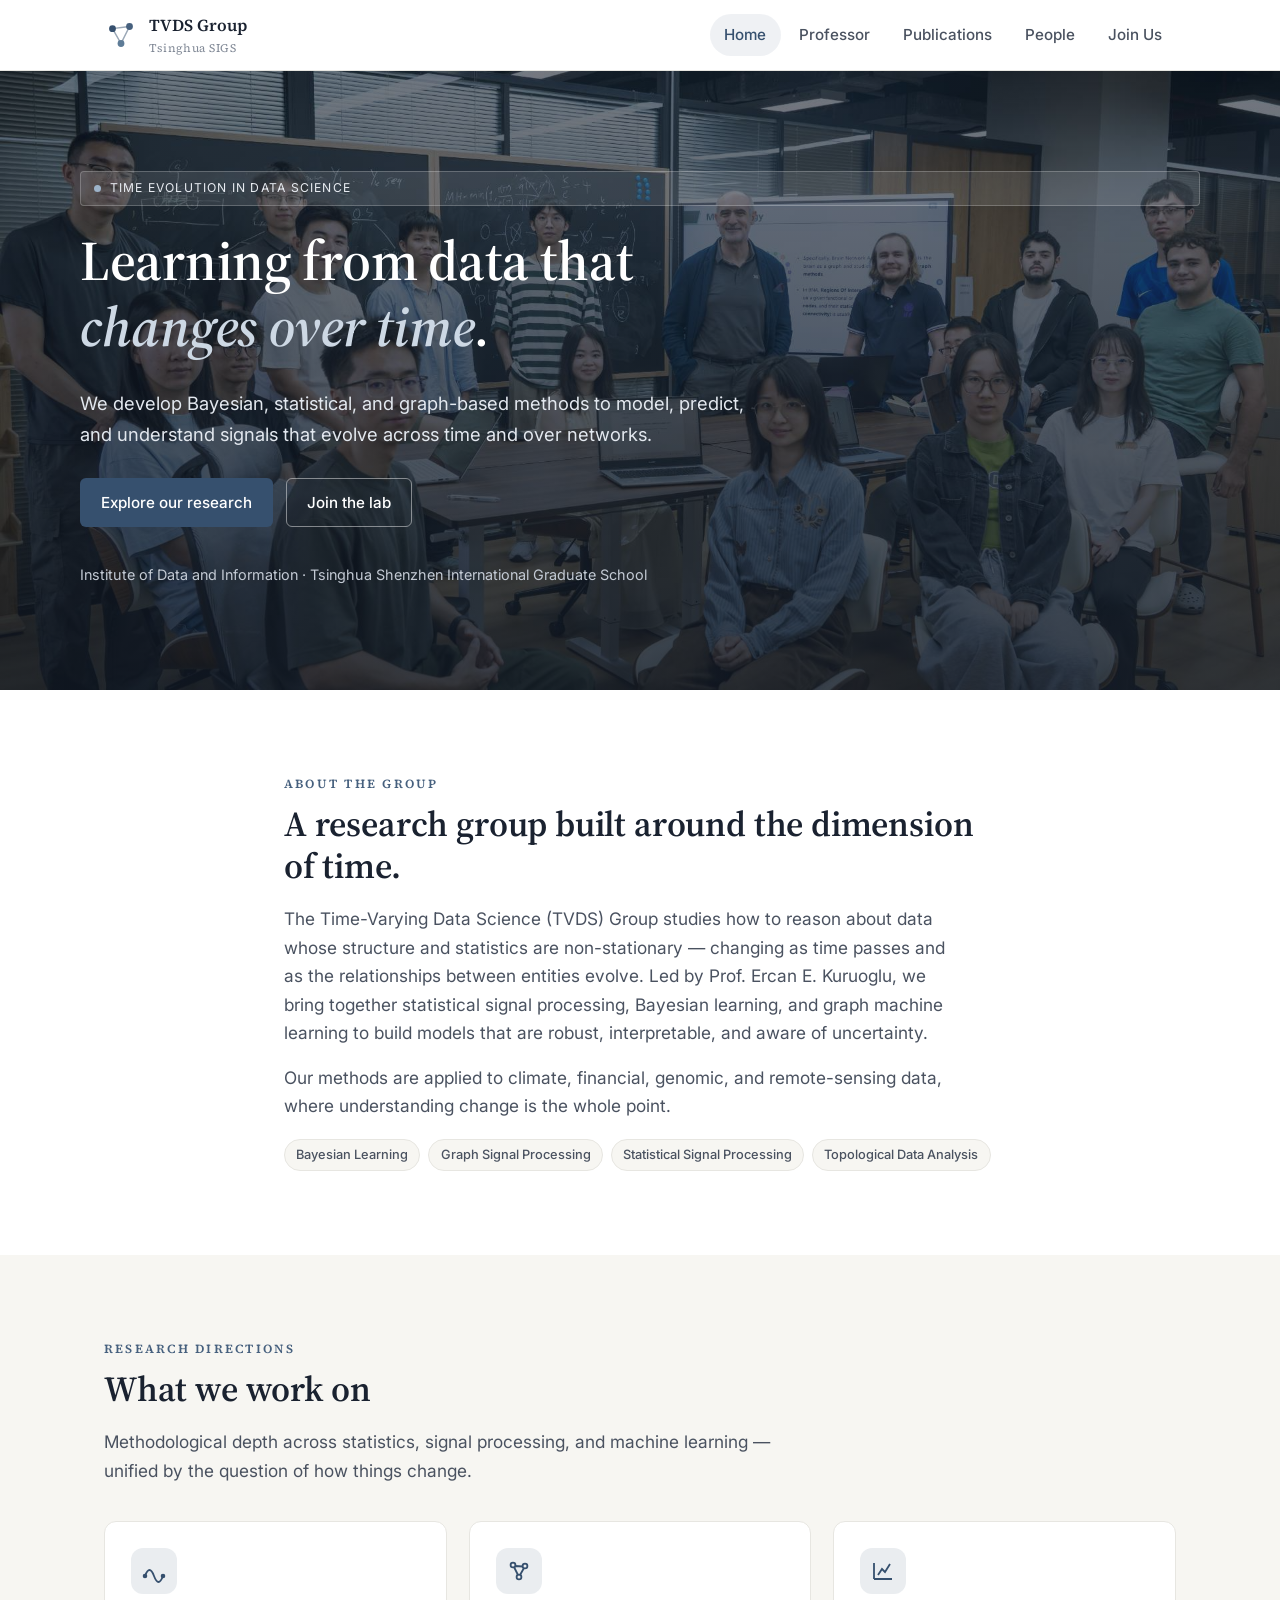
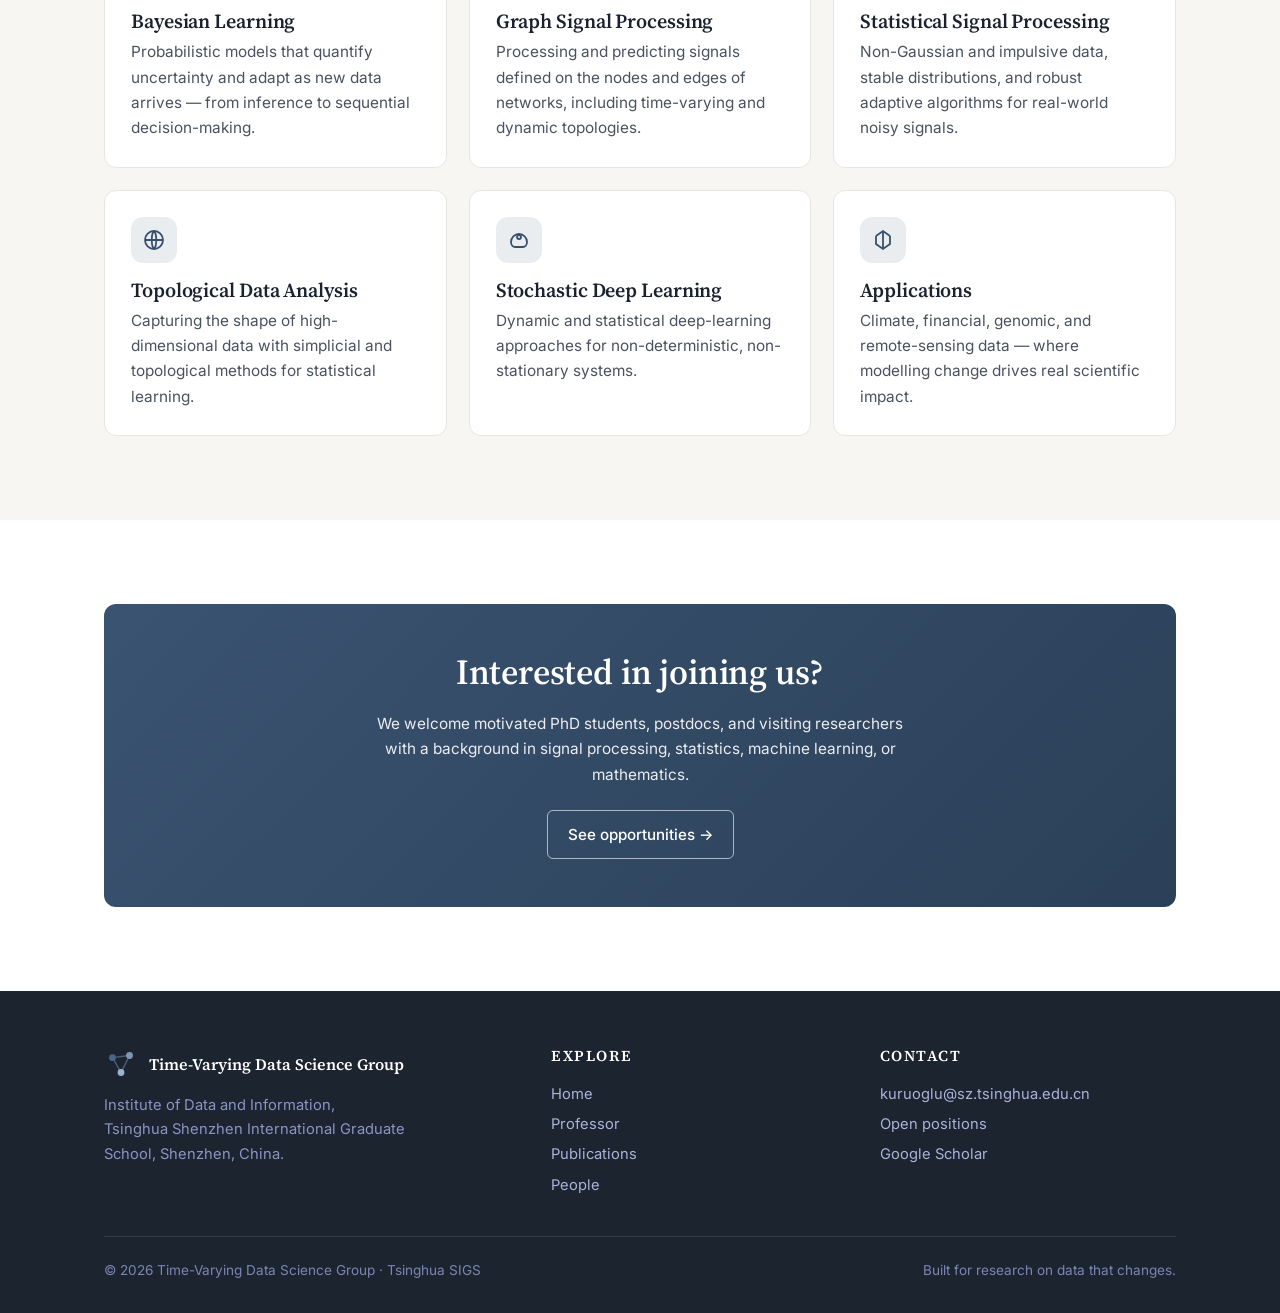
==== commit dc37b94d: "Restyle to muted academic theme: serif headings, slate palette, photo-background hero, drop animatio" ====
--- a/index.html
+++ b/index.html
@@ -7,9 +7,9 @@
   <meta name="description" content="The Time-Varying Data Science (TVDS) Group at Tsinghua Shenzhen International Graduate School, led by Prof. Ercan E. Kuruoglu. Bayesian learning, graph signal processing, and statistical signal processing for time-evolving data." />
   <link rel="preconnect" href="https://fonts.googleapis.com" />
   <link rel="preconnect" href="https://fonts.gstatic.com" crossorigin />
-  <link href="https://fonts.googleapis.com/css2?family=Inter:wght@400;500;600&family=Space+Grotesk:wght@400;500;600;700&display=swap" rel="stylesheet" />
+  <link href="https://fonts.googleapis.com/css2?family=Inter:wght@400;500;600&family=Source+Serif+4:opsz,wght@8..60,400;8..60,600&display=swap" rel="stylesheet" />
   <link rel="stylesheet" href="assets/css/style.css" />
-  <link rel="icon" href="data:image/svg+xml,%3Csvg xmlns='http://www.w3.org/2000/svg' viewBox='0 0 32 32'%3E%3Ccircle cx='8' cy='10' r='3' fill='%234f46e5'/%3E%3Ccircle cx='24' cy='8' r='3' fill='%237c3aed'/%3E%3Ccircle cx='16' cy='24' r='3' fill='%2306b6d4'/%3E%3Cpath d='M8 10 24 8 16 24Z' stroke='%234f46e5' stroke-width='1.2' fill='none' opacity='.5'/%3E%3C/svg%3E" />
+  <link rel="icon" href="data:image/svg+xml,%3Csvg xmlns='http://www.w3.org/2000/svg' viewBox='0 0 32 32'%3E%3Ccircle cx='8' cy='10' r='3' fill='%2336506e'/%3E%3Ccircle cx='24' cy='8' r='3' fill='%2346607e'/%3E%3Ccircle cx='16' cy='24' r='3' fill='%235e7c97'/%3E%3Cpath d='M8 10 24 8 16 24Z' stroke='%2336506e' stroke-width='1.2' fill='none' opacity='.5'/%3E%3C/svg%3E" />
 </head>
 <body>
 
@@ -18,10 +18,10 @@
     <div class="container nav__inner">
       <a href="index.html" class="brand">
         <svg class="brand__mark" viewBox="0 0 32 32" aria-hidden="true">
-          <path d="M8 10 24 8 16 24Z" stroke="#4f46e5" stroke-width="1.4" fill="none" opacity=".5"/>
-          <circle cx="8" cy="10" r="3.2" fill="#4f46e5"/>
-          <circle cx="24" cy="8" r="3.2" fill="#7c3aed"/>
-          <circle cx="16" cy="24" r="3.2" fill="#06b6d4"/>
+          <path d="M8 10 24 8 16 24Z" stroke="#36506e" stroke-width="1.4" fill="none" opacity=".5"/>
+          <circle cx="8" cy="10" r="3.2" fill="#36506e"/>
+          <circle cx="24" cy="8" r="3.2" fill="#46607e"/>
+          <circle cx="16" cy="24" r="3.2" fill="#5e7c97"/>
         </svg>
         <span>TVDS Group<span class="brand__sub">Tsinghua SIGS</span></span>
       </a>
@@ -37,8 +37,8 @@
   </nav>
 
   <!-- ============ HERO ============ -->
-  <header class="hero">
-    <canvas id="graph-canvas" class="hero__canvas" aria-hidden="true"></canvas>
+  <!-- The lab group photo is the hero background — swap assets/img/group-photo.jpg to change it. -->
+  <header class="hero" style="background-image:url('assets/img/group-photo.jpg');">
     <div class="container hero__inner">
       <span class="hero__tag"><span class="dot"></span> Time Evolution in Data Science</span>
       <h1>Learning from data that <span class="text-gradient">changes over time</span>.</h1>
@@ -54,19 +54,8 @@
     </div>
   </header>
 
-  <!-- ============ GROUP PHOTO ============ -->
-  <section class="section" style="padding-top:0;">
-    <div class="container groupshot reveal">
-      <figure>
-        <!-- Group photo lives at assets/img/group-photo.jpg — swap the file to update it. -->
-        <img src="assets/img/group-photo.jpg" alt="The Time-Varying Data Science Group at Tsinghua SIGS" />
-        <figcaption>The Time-Varying Data Science Group · Tsinghua Shenzhen International Graduate School</figcaption>
-      </figure>
-    </div>
-  </section>
-
   <!-- ============ INTRO ============ -->
-  <section class="section" style="padding-top:24px;">
+  <section class="section">
     <div class="container" style="max-width:760px;">
       <div class="reveal">
         <p class="section__eyebrow">About the group</p>
@@ -175,8 +164,8 @@
         <div>
           <div class="footer__brand">
             <svg class="brand__mark" viewBox="0 0 32 32" aria-hidden="true">
-              <path d="M8 10 24 8 16 24Z" stroke="#7c8bff" stroke-width="1.4" fill="none" opacity=".6"/>
-              <circle cx="8" cy="10" r="3.2" fill="#6366f1"/><circle cx="24" cy="8" r="3.2" fill="#a78bfa"/><circle cx="16" cy="24" r="3.2" fill="#22d3ee"/>
+              <path d="M8 10 24 8 16 24Z" stroke="#6d86a6" stroke-width="1.4" fill="none" opacity=".6"/>
+              <circle cx="8" cy="10" r="3.2" fill="#4b647f"/><circle cx="24" cy="8" r="3.2" fill="#7e96b3"/><circle cx="16" cy="24" r="3.2" fill="#9db3c9"/>
             </svg>
             Time-Varying Data Science Group
           </div>
--- a/assets/css/style.css
+++ b/assets/css/style.css
@@ -4,32 +4,34 @@
    ================================================================= */
 
 :root {
-  /* Palette */
-  --ink: #0d1326;
-  --ink-soft: #38415c;
-  --muted: #6b7392;
-  --line: #e6e9f4;
+  /* Palette — muted, academic */
+  --ink: #1a2230;
+  --ink-soft: #4a5260;
+  --muted: #828a97;
+  --line: #e7e6e1;
   --bg: #ffffff;
-  --bg-soft: #f6f7fc;
-  --bg-deep: #0b1020;
-
-  /* Brand: indigo (graph), violet (Bayesian/uncertainty), teal (signal) */
-  --indigo: #4f46e5;
-  --violet: #7c3aed;
-  --teal: #06b6d4;
+  --bg-soft: #f7f6f2;   /* warm paper */
+  --bg-deep: #1b242f;   /* calm slate (footer) */
+
+  /* Single muted slate accent, with a couple of close shades */
+  --indigo: #36506e;
+  --violet: #46607e;
+  --teal:   #5e7c97;
   --accent: var(--indigo);
-  --accent-grad: linear-gradient(120deg, #4f46e5 0%, #7c3aed 50%, #06b6d4 100%);
-
-  /* Type */
-  --font-head: "Space Grotesk", "Segoe UI", system-ui, sans-serif;
+  --accent-dark: #27405a;
+  --accent-soft: #eef1f4;
+  --accent-grad: linear-gradient(135deg, #3a5371, #2b4058);
+
+  /* Type — serif headings for a scholarly feel */
+  --font-head: "Source Serif 4", Georgia, "Times New Roman", serif;
   --font-body: "Inter", system-ui, -apple-system, "Segoe UI", sans-serif;
 
   /* Geometry */
-  --radius: 16px;
-  --radius-sm: 10px;
+  --radius: 12px;
+  --radius-sm: 8px;
   --maxw: 1120px;
-  --shadow: 0 10px 30px -12px rgba(13, 19, 38, 0.18);
-  --shadow-lg: 0 24px 60px -20px rgba(13, 19, 38, 0.28);
+  --shadow: 0 8px 24px -14px rgba(20, 30, 45, 0.16);
+  --shadow-lg: 0 18px 44px -22px rgba(20, 30, 45, 0.22);
 }
 
 * { box-sizing: border-box; }
@@ -45,7 +47,7 @@
   -webkit-font-smoothing: antialiased;
 }
 
-h1, h2, h3, h4 { font-family: var(--font-head); line-height: 1.15; color: var(--ink); margin: 0 0 .5em; font-weight: 600; letter-spacing: -0.02em; }
+h1, h2, h3, h4 { font-family: var(--font-head); line-height: 1.18; color: var(--ink); margin: 0 0 .5em; font-weight: 600; letter-spacing: -0.005em; }
 h1 { font-size: clamp(2.2rem, 5vw, 3.5rem); }
 h2 { font-size: clamp(1.6rem, 3vw, 2.2rem); }
 h3 { font-size: 1.25rem; }
@@ -71,32 +73,26 @@
 }
 .section__lead { color: var(--ink-soft); max-width: 62ch; font-size: 1.08rem; }
 
-.text-gradient {
-  background: var(--accent-grad);
-  -webkit-background-clip: text;
-  background-clip: text;
-  color: transparent;
-}
+.text-gradient { font-style: italic; color: #cdd8e4; font-weight: 600; }
 
 /* ---------- Buttons ---------- */
 .btn {
   display: inline-flex;
   align-items: center;
   gap: .5rem;
-  font-family: var(--font-head);
+  font-family: var(--font-body);
   font-weight: 500;
   font-size: .95rem;
-  padding: .72rem 1.3rem;
-  border-radius: 999px;
+  padding: .7rem 1.25rem;
+  border-radius: 6px;
   border: 1px solid transparent;
   cursor: pointer;
-  transition: transform .15s ease, box-shadow .2s ease, background .2s ease;
-}
-.btn:hover { transform: translateY(-2px); }
-.btn--primary { background: var(--accent-grad); color: #fff; box-shadow: var(--shadow); }
-.btn--primary:hover { color: #fff; box-shadow: var(--shadow-lg); }
+  transition: background .18s ease, border-color .18s ease, color .18s ease;
+}
+.btn--primary { background: var(--accent); color: #fff; }
+.btn--primary:hover { background: var(--accent-dark); color: #fff; }
 .btn--ghost { background: transparent; color: var(--ink); border-color: var(--line); }
-.btn--ghost:hover { border-color: var(--indigo); color: var(--indigo); }
+.btn--ghost:hover { border-color: var(--accent); color: var(--accent); }
 
 /* ---------- Navbar ---------- */
 .nav {
@@ -117,7 +113,7 @@
   color: var(--ink-soft); font-weight: 500; font-size: .95rem;
 }
 .nav__links a:hover { background: var(--bg-soft); color: var(--ink); }
-.nav__links a.active { color: var(--indigo); background: rgba(79,70,229,.08); }
+.nav__links a.active { color: var(--indigo); background: rgba(54,80,110,.08); }
 
 .nav__toggle { display: none; background: none; border: 0; cursor: pointer; padding: 8px; }
 .nav__toggle span { display: block; width: 24px; height: 2px; background: var(--ink); margin: 5px 0; transition: .25s; border-radius: 2px; }
@@ -134,30 +130,27 @@
   .nav__links.open { transform: translateY(0); opacity: 1; pointer-events: auto; }
 }
 
-/* ---------- Hero ---------- */
-.hero { position: relative; overflow: hidden; background: var(--bg-deep); color: #eef1ff; }
-.hero__canvas { position: absolute; inset: 0; width: 100%; height: 100%; display: block; }
+/* ---------- Hero (photo background) ---------- */
+.hero { position: relative; color: #fff; background: #1b242f center / cover no-repeat; }
 .hero::after {
   content: ""; position: absolute; inset: 0;
-  background: radial-gradient(900px 500px at 75% -10%, rgba(124,58,237,.35), transparent 60%),
-              radial-gradient(700px 500px at 10% 110%, rgba(6,182,212,.25), transparent 55%);
-  pointer-events: none;
-}
-.hero__inner { position: relative; z-index: 2; padding: 120px 0 130px; }
-.hero h1 { color: #fff; max-width: 18ch; }
+  background: linear-gradient(180deg, rgba(18,26,38,.58) 0%, rgba(18,26,38,.82) 100%);
+}
+.hero__inner { position: relative; z-index: 2; min-height: 58vh; display: flex; flex-direction: column; justify-content: center; padding: 100px 0 88px; }
+.hero h1 { color: #fff; max-width: 20ch; font-weight: 600; }
 .hero__tag {
   display: inline-flex; align-items: center; gap: .55rem;
-  font-family: var(--font-head); font-size: .8rem; letter-spacing: .06em;
-  padding: .4rem .85rem; border-radius: 999px;
-  background: rgba(255,255,255,.08); border: 1px solid rgba(255,255,255,.16);
-  color: #c9d2ff; margin-bottom: 1.4rem;
-}
-.hero__tag .dot { width: 8px; height: 8px; border-radius: 50%; background: var(--teal); box-shadow: 0 0 12px var(--teal); }
-.hero__lead { color: #b9c1e6; font-size: 1.18rem; max-width: 54ch; margin-bottom: 2rem; }
+  font-family: var(--font-body); font-size: .76rem; letter-spacing: .1em; text-transform: uppercase;
+  padding: .4rem .8rem; border-radius: 4px;
+  background: rgba(255,255,255,.1); border: 1px solid rgba(255,255,255,.22);
+  color: #e7ebf1; margin-bottom: 1.4rem;
+}
+.hero__tag .dot { width: 7px; height: 7px; border-radius: 50%; background: #9db3c9; }
+.hero__lead { color: #e3e8ef; font-size: 1.15rem; max-width: 56ch; margin-bottom: 1.8rem; }
 .hero__cta { display: flex; gap: .8rem; flex-wrap: wrap; }
-.hero .btn--ghost { color: #eef1ff; border-color: rgba(255,255,255,.25); }
-.hero .btn--ghost:hover { border-color: #fff; color: #fff; }
-.hero__affil { margin-top: 2.6rem; color: #8b94c4; font-size: .9rem; }
+.hero .btn--ghost { color: #fff; border-color: rgba(255,255,255,.45); }
+.hero .btn--ghost:hover { background: rgba(255,255,255,.12); border-color: #fff; color: #fff; }
+.hero__affil { margin-top: 2.2rem; color: #c3cad4; font-size: .9rem; }
 
 /* ---------- Cards & grids ---------- */
 .grid { display: grid; gap: 22px; }
@@ -171,10 +164,10 @@
   background: #fff; border: 1px solid var(--line); border-radius: var(--radius);
   padding: 26px; transition: transform .2s ease, box-shadow .2s ease, border-color .2s ease;
 }
-.card:hover { transform: translateY(-4px); box-shadow: var(--shadow-lg); border-color: transparent; }
+.card:hover { box-shadow: var(--shadow); border-color: #d7d6cf; }
 .card__icon {
   width: 46px; height: 46px; border-radius: 12px; display: grid; place-items: center;
-  background: rgba(79,70,229,.1); color: var(--indigo); margin-bottom: 16px;
+  background: rgba(54,80,110,.1); color: var(--indigo); margin-bottom: 16px;
 }
 .card h3 { margin-bottom: .35rem; }
 .card p { color: var(--ink-soft); font-size: .96rem; margin: 0; }
@@ -216,7 +209,7 @@
 }
 .person__photo--ph {
   display: grid; place-items: center; color: var(--indigo);
-  background: linear-gradient(135deg, rgba(79,70,229,.12), rgba(6,182,212,.12));
+  background: linear-gradient(135deg, rgba(54,80,110,.12), rgba(94,124,151,.12));
   font-family: var(--font-head); font-weight: 600; font-size: 2rem;
 }
 .person h3 { margin-bottom: .1rem; }
@@ -244,7 +237,7 @@
 .prow { display: flex; gap: 18px; align-items: center; }
 .prow__photo {
   width: 90px; height: 90px; border-radius: 50%; object-fit: cover; flex: none;
-  background: linear-gradient(135deg, rgba(79,70,229,.12), rgba(6,182,212,.12));
+  background: linear-gradient(135deg, rgba(54,80,110,.12), rgba(94,124,151,.12));
   box-shadow: var(--shadow); transition: transform .2s ease;
 }
 .prow:hover .prow__photo { transform: scale(1.04); }
@@ -272,7 +265,7 @@
 }
 .profile__photo {
   width: 180px; height: 180px; border-radius: 24px; margin: 0 auto 18px; object-fit: cover;
-  background: linear-gradient(135deg, rgba(79,70,229,.12), rgba(6,182,212,.12));
+  background: linear-gradient(135deg, rgba(54,80,110,.12), rgba(94,124,151,.12));
   display: grid; place-items: center; color: var(--indigo); font-family: var(--font-head); font-size: 3rem; font-weight: 600;
 }
 .contact-list { list-style: none; padding: 0; margin: 18px 0 0; text-align: left; }
@@ -310,14 +303,11 @@
 .footer__bottom { border-top: 1px solid rgba(255,255,255,.1); padding-top: 22px; font-size: .85rem; color: #7c85b3; display: flex; justify-content: space-between; flex-wrap: wrap; gap: 10px; }
 
 /* ---------- Page header (interior pages) ---------- */
-.pagehead { background: var(--bg-deep); color: #fff; padding: 72px 0 60px; position: relative; overflow: hidden; }
-.pagehead::after {
-  content: ""; position: absolute; inset: 0;
-  background: radial-gradient(700px 360px at 85% 0%, rgba(124,58,237,.32), transparent 60%);
-}
-.pagehead__inner { position: relative; z-index: 2; }
-.pagehead h1 { color: #fff; margin-bottom: .4rem; }
-.pagehead p { color: #b9c1e6; max-width: 60ch; margin: 0; }
+.pagehead { background: var(--bg-soft); border-bottom: 1px solid var(--line); padding: 58px 0 46px; }
+.pagehead__inner { position: relative; }
+.pagehead h1 { color: var(--ink); margin-bottom: .35rem; }
+.pagehead p { color: var(--ink-soft); max-width: 62ch; margin: 0; }
+.pagehead a { color: var(--accent); }
 
 /* reveal on scroll */
 .reveal { opacity: 0; transform: translateY(18px); transition: opacity .6s ease, transform .6s ease; }
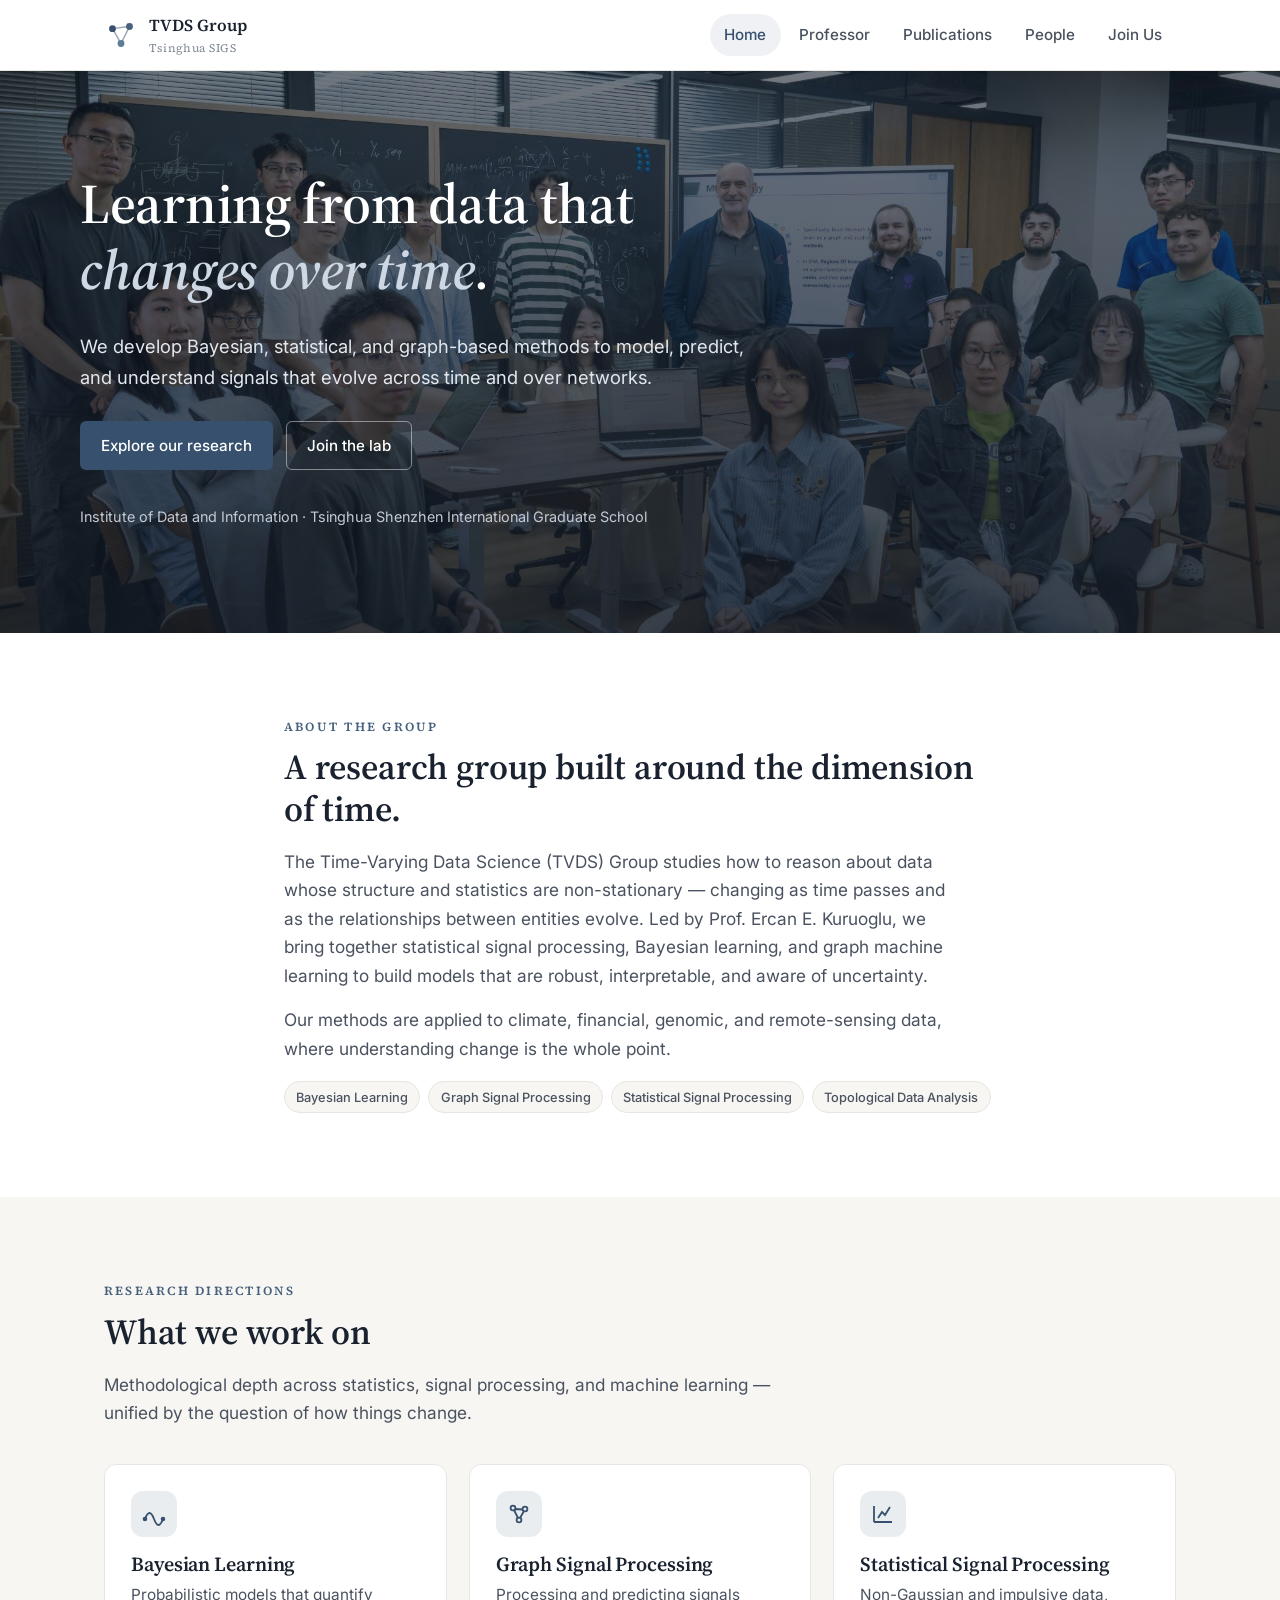
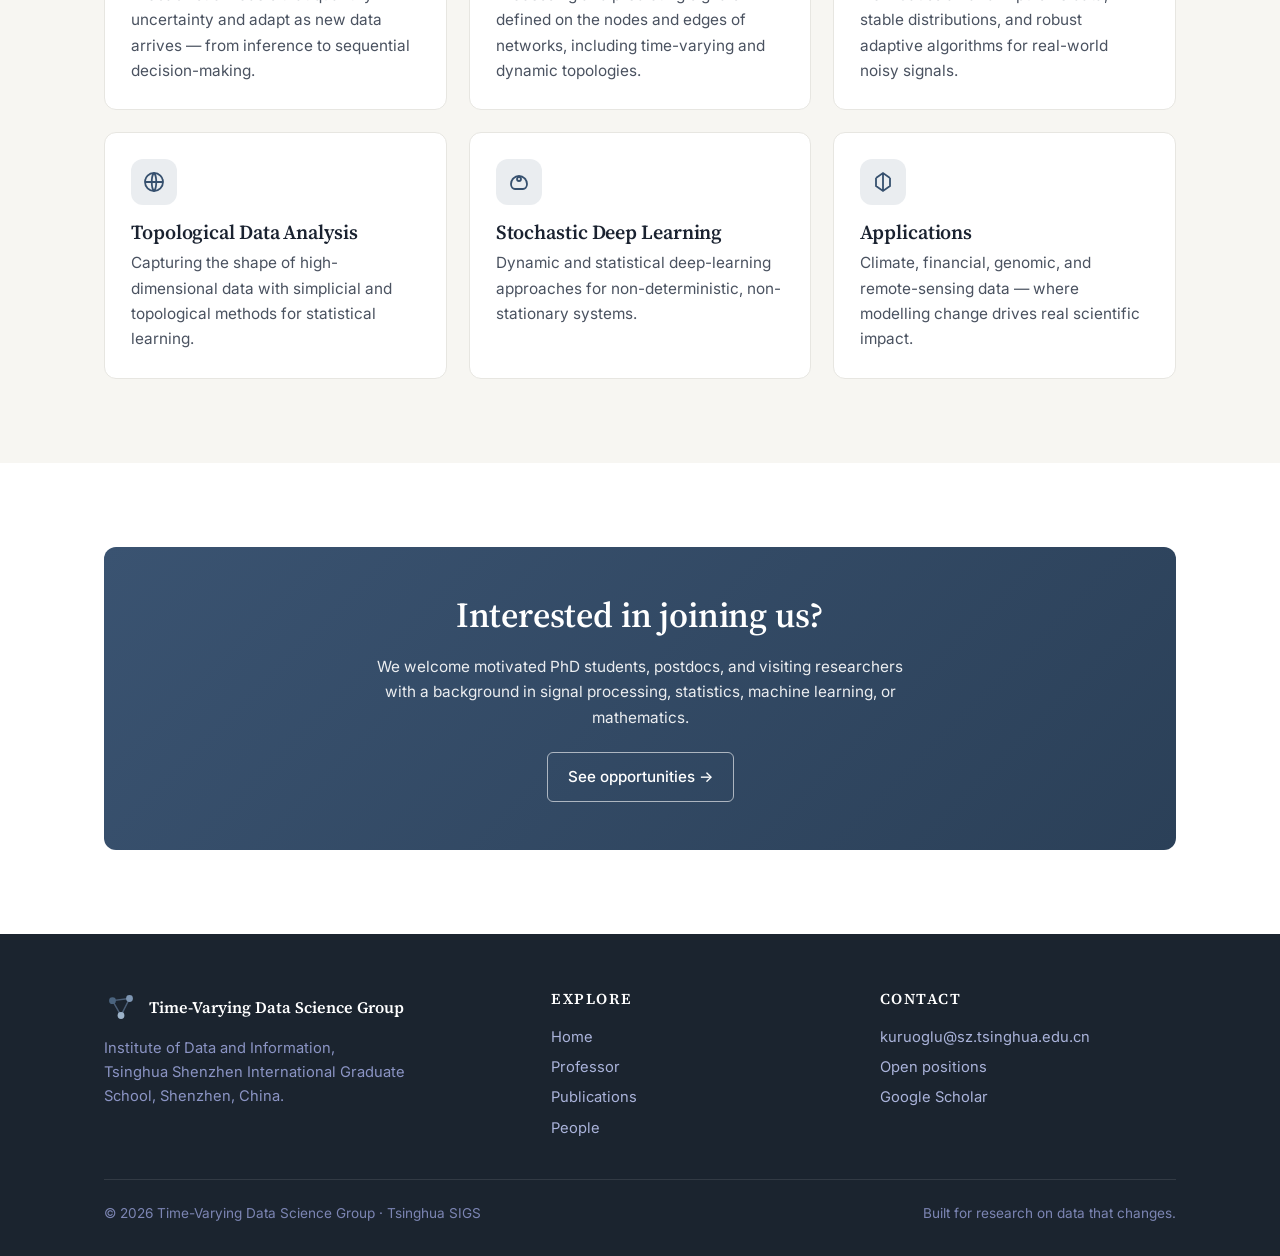
==== commit d079e4be: "Remove hero tag and editor-note boxes from public pages" ====
--- a/index.html
+++ b/index.html
@@ -40,7 +40,6 @@
   <!-- The lab group photo is the hero background — swap assets/img/group-photo.jpg to change it. -->
   <header class="hero" style="background-image:url('assets/img/group-photo.jpg');">
     <div class="container hero__inner">
-      <span class="hero__tag"><span class="dot"></span> Time Evolution in Data Science</span>
       <h1>Learning from data that <span class="text-gradient">changes over time</span>.</h1>
       <p class="hero__lead">
         We develop Bayesian, statistical, and graph-based methods to model, predict,
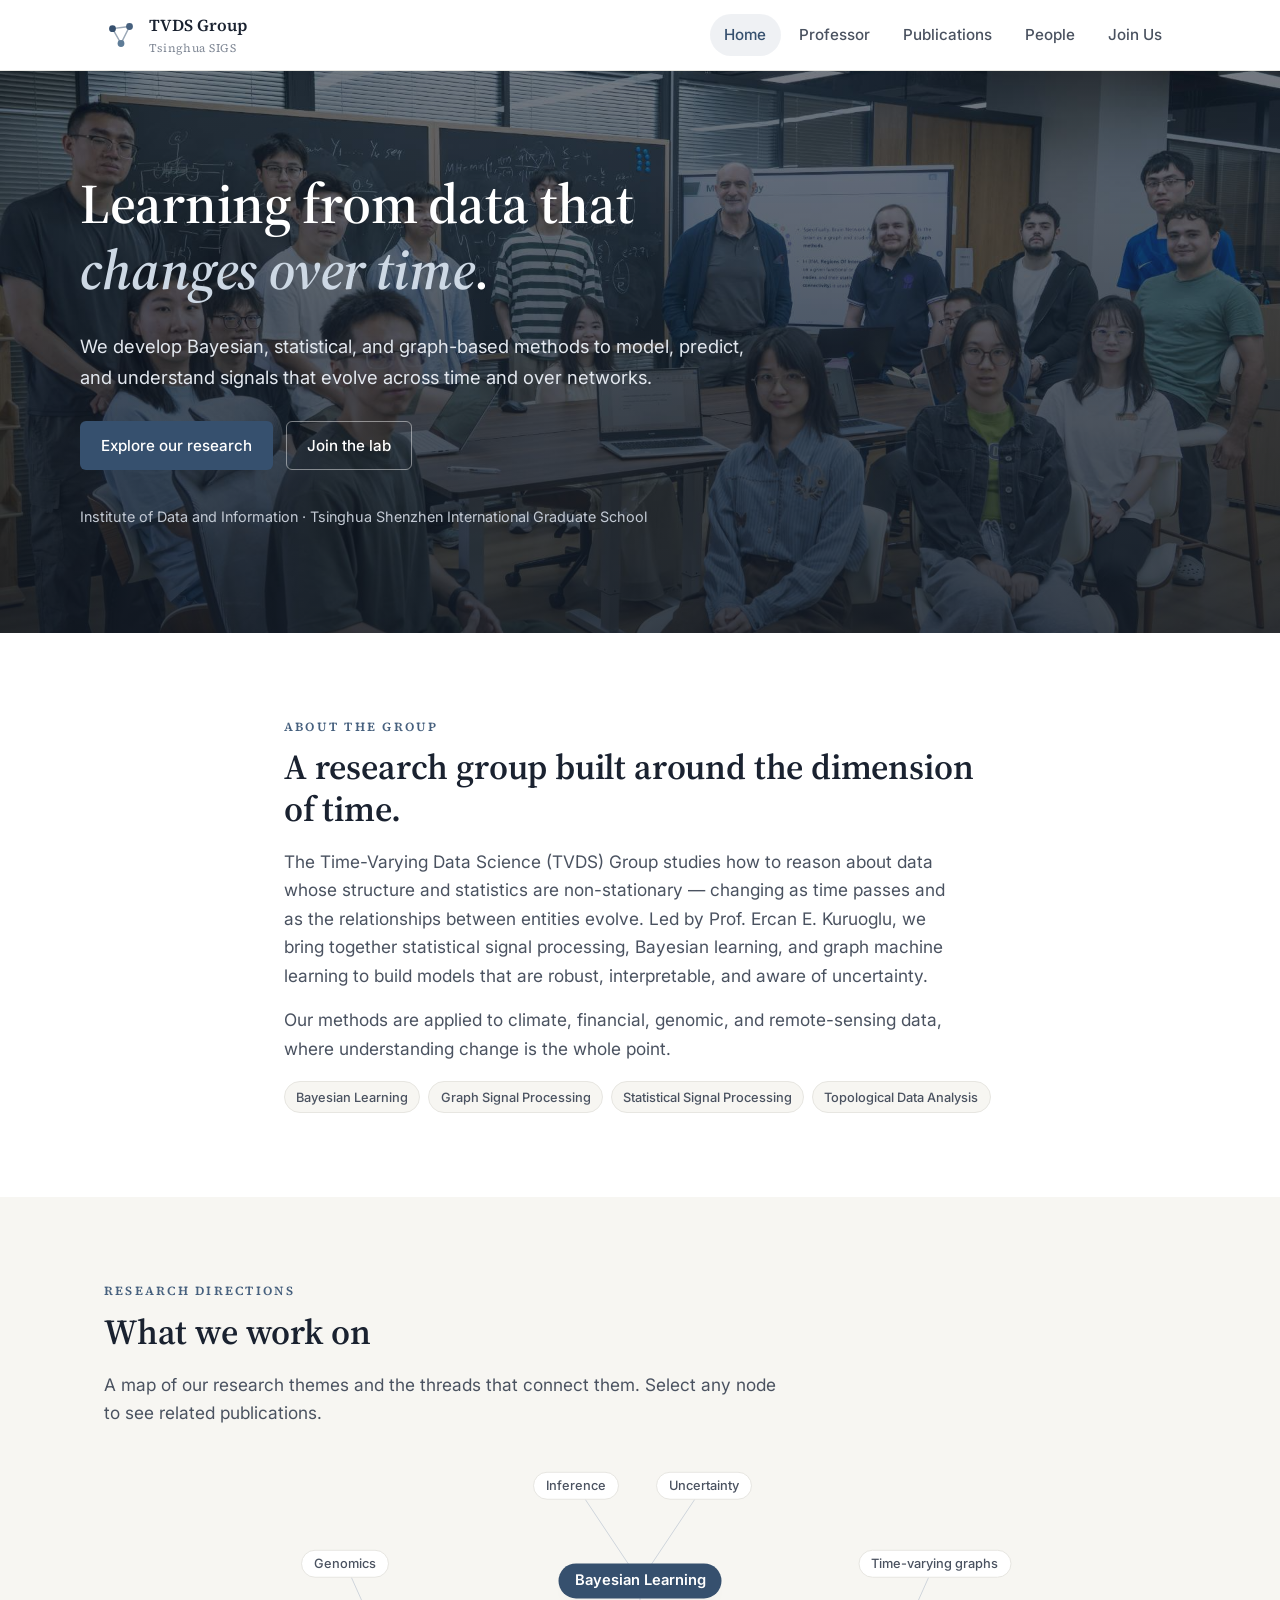
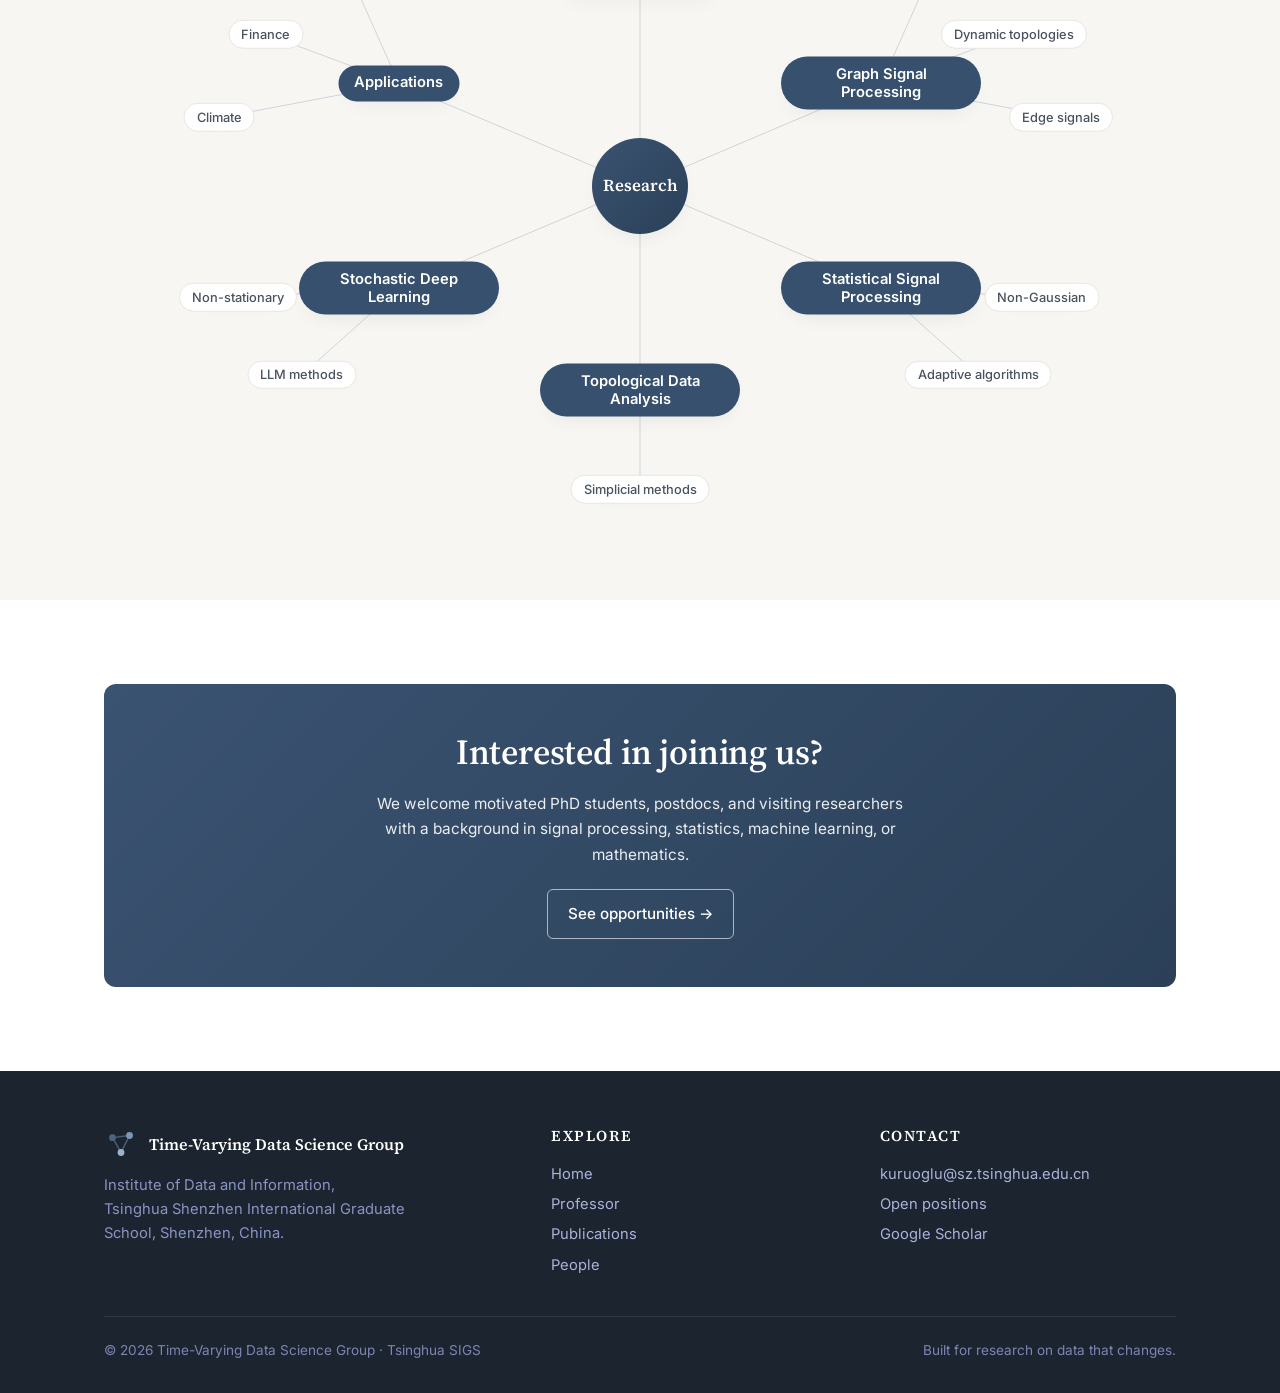
==== commit d589a971: "Replace research-directions grid with interactive node graph Home page now renders a radial graph of" ====
--- a/index.html
+++ b/index.html
@@ -83,62 +83,15 @@
   <!-- ============ RESEARCH AREAS ============ -->
   <section class="section section--soft" id="research">
     <div class="container">
-      <div class="reveal" style="margin-bottom:36px;">
+      <div class="reveal" style="margin-bottom:28px;">
         <p class="section__eyebrow">Research directions</p>
         <h2>What we work on</h2>
-        <p class="section__lead">Methodological depth across statistics, signal processing, and machine learning — unified by the question of how things change.</p>
+        <p class="section__lead">A map of our research themes and the threads that connect them. Select any node to see related publications.</p>
       </div>
-      <div class="grid grid--3">
 
-        <article class="card reveal">
-          <div class="card__icon">
-            <svg width="24" height="24" viewBox="0 0 24 24" fill="none" stroke="currentColor" stroke-width="1.8"><path d="M3 17c3-8 6-8 9 0s6 8 9 0"/><circle cx="3" cy="17" r="1.4" fill="currentColor"/><circle cx="21" cy="17" r="1.4" fill="currentColor"/></svg>
-          </div>
-          <h3>Bayesian Learning</h3>
-          <p>Probabilistic models that quantify uncertainty and adapt as new data arrives — from inference to sequential decision-making.</p>
-        </article>
-
-        <article class="card reveal">
-          <div class="card__icon">
-            <svg width="24" height="24" viewBox="0 0 24 24" fill="none" stroke="currentColor" stroke-width="1.8"><circle cx="6" cy="6" r="2.4"/><circle cx="18" cy="7" r="2.4"/><circle cx="12" cy="18" r="2.4"/><path d="M8 7 16 7.5M7 8 11 16M17 9 13 16"/></svg>
-          </div>
-          <h3>Graph Signal Processing</h3>
-          <p>Processing and predicting signals defined on the nodes and edges of networks, including time-varying and dynamic topologies.</p>
-        </article>
-
-        <article class="card reveal">
-          <div class="card__icon">
-            <svg width="24" height="24" viewBox="0 0 24 24" fill="none" stroke="currentColor" stroke-width="1.8"><path d="M3 20V4M3 20h18M7 16l4-6 3 3 5-8"/></svg>
-          </div>
-          <h3>Statistical Signal Processing</h3>
-          <p>Non-Gaussian and impulsive data, stable distributions, and robust adaptive algorithms for real-world noisy signals.</p>
-        </article>
-
-        <article class="card reveal">
-          <div class="card__icon">
-            <svg width="24" height="24" viewBox="0 0 24 24" fill="none" stroke="currentColor" stroke-width="1.8"><circle cx="12" cy="12" r="9"/><path d="M3 12h18M12 3c3 3 3 15 0 18M12 3c-3 3-3 15 0 18"/></svg>
-          </div>
-          <h3>Topological Data Analysis</h3>
-          <p>Capturing the shape of high-dimensional data with simplicial and topological methods for statistical learning.</p>
-        </article>
-
-        <article class="card reveal">
-          <div class="card__icon">
-            <svg width="24" height="24" viewBox="0 0 24 24" fill="none" stroke="currentColor" stroke-width="1.8"><path d="M4 14a8 8 0 0 1 16 0M4 14c0 3 2 5 4 5M20 14c0 3-2 5-4 5M8 19h8M12 5v0"/><circle cx="12" cy="9" r="2"/></svg>
-          </div>
-          <h3>Stochastic Deep Learning</h3>
-          <p>Dynamic and statistical deep-learning approaches for non-deterministic, non-stationary systems.</p>
-        </article>
-
-        <article class="card reveal">
-          <div class="card__icon">
-            <svg width="24" height="24" viewBox="0 0 24 24" fill="none" stroke="currentColor" stroke-width="1.8"><path d="M12 3v18M5 8l7-5 7 5M5 8v8l7 5 7-5V8"/></svg>
-          </div>
-          <h3>Applications</h3>
-          <p>Climate, financial, genomic, and remote-sensing data — where modelling change drives real scientific impact.</p>
-        </article>
-
-      </div>
+      <!-- Graph is built by assets/js/main.js from a single data source. -->
+      <div class="research-graph reveal" id="researchGraph" role="group" aria-label="Research directions graph"></div>
+      <div class="research-list" id="researchList"></div>
     </div>
   </section>
 
--- a/assets/css/style.css
+++ b/assets/css/style.css
@@ -258,7 +258,10 @@
 
 /* ---------- Professor profile ---------- */
 .profile { display: grid; grid-template-columns: 300px 1fr; gap: 48px; align-items: start; }
-@media (max-width: 820px) { .profile { grid-template-columns: 1fr; } }
+@media (max-width: 820px) {
+  .profile { grid-template-columns: 1fr; }
+  .profile .profile__card { position: static; top: auto; }
+}
 .profile__card {
   background: #fff; border: 1px solid var(--line); border-radius: var(--radius);
   padding: 28px; text-align: center; box-shadow: var(--shadow); position: sticky; top: 90px;
@@ -309,6 +312,78 @@
 .pagehead p { color: var(--ink-soft); max-width: 62ch; margin: 0; }
 .pagehead a { color: var(--accent); }
 
+/* ---------- Research graph ---------- */
+.research-graph {
+  position: relative;
+  max-width: 960px;
+  margin: 0 auto;
+  aspect-ratio: 16 / 11;
+}
+.research-graph__edges {
+  position: absolute; inset: 0; width: 100%; height: 100%;
+}
+.research-graph__edges line {
+  stroke: #c4ccd6; stroke-width: 1px; opacity: .8;
+}
+.rg-node {
+  position: absolute; transform: translate(-50%, -50%);
+  font-family: var(--font-body); text-align: center; white-space: nowrap;
+  border-radius: 999px; line-height: 1.2;
+}
+a.rg-node { transition: transform .18s ease, box-shadow .18s ease, background .18s ease, color .18s ease; }
+.rg-node--hub {
+  background: var(--accent-grad); color: #fff;
+  font-family: var(--font-head); font-weight: 600; font-size: 1.05rem;
+  width: 96px; height: 96px; border-radius: 50%;
+  display: grid; place-items: center; box-shadow: var(--shadow);
+}
+.rg-node--main {
+  background: var(--accent); color: #fff; font-weight: 600; font-size: .92rem;
+  padding: .55rem 1rem; box-shadow: var(--shadow); max-width: 200px; white-space: normal;
+}
+.rg-node--main:hover { background: var(--accent-dark); color: #fff; transform: translate(-50%, -50%) scale(1.06); }
+.rg-node--sub {
+  background: #fff; color: var(--ink-soft); border: 1px solid var(--line);
+  font-size: .8rem; font-weight: 500; padding: .35rem .75rem; box-shadow: var(--shadow);
+}
+.rg-node--sub:hover { border-color: var(--accent); color: var(--accent); transform: translate(-50%, -50%) scale(1.06); }
+.rg-node:focus-visible { outline: 2px solid var(--accent); outline-offset: 3px; }
+
+/* ---------- Research list (mobile fallback) ---------- */
+.research-list { display: none; }
+.rl-group { padding: 16px 0; border-bottom: 1px solid var(--line); }
+.rl-group:last-child { border-bottom: 0; }
+.rl-main {
+  display: inline-block; font-family: var(--font-head); font-weight: 600; font-size: 1.05rem;
+  color: var(--ink); border-bottom: 2px solid var(--accent); padding-bottom: 2px;
+}
+.rl-main:hover { color: var(--accent); }
+.rl-subs { display: flex; flex-wrap: wrap; gap: 8px; margin-top: 12px; }
+.rl-sub {
+  font-size: .82rem; font-weight: 500; color: var(--ink-soft);
+  padding: .3rem .75rem; border-radius: 999px; background: var(--bg-soft); border: 1px solid var(--line);
+}
+.rl-sub:hover { border-color: var(--accent); color: var(--accent); }
+
+@media (max-width: 720px) {
+  .research-graph { display: none; }
+  .research-list { display: block; }
+}
+
+/* ---------- Publications filter banner ---------- */
+.pubfilter {
+  display: flex; align-items: center; justify-content: space-between; gap: 14px; flex-wrap: wrap;
+  background: var(--accent-soft); border: 1px solid var(--line); border-radius: var(--radius-sm);
+  padding: 12px 18px; margin-bottom: 24px;
+}
+.pubfilter__label { color: var(--ink-soft); font-size: .95rem; }
+.pubfilter__label strong { color: var(--ink); }
+.pubfilter__clear { font-size: .9rem; font-weight: 600; color: var(--accent); white-space: nowrap; }
+.pubfilter__clear:hover { color: var(--accent-dark); }
+.pubfilter__empty { color: var(--muted); font-size: .98rem; padding: 8px 0 0; }
+/* hidden wins over .pub { display:flex } and .year-head { display:flex } */
+.pub[hidden], .year-head[hidden] { display: none; }
+
 /* reveal on scroll */
 .reveal { opacity: 0; transform: translateY(18px); transition: opacity .6s ease, transform .6s ease; }
 .reveal.in { opacity: 1; transform: none; }
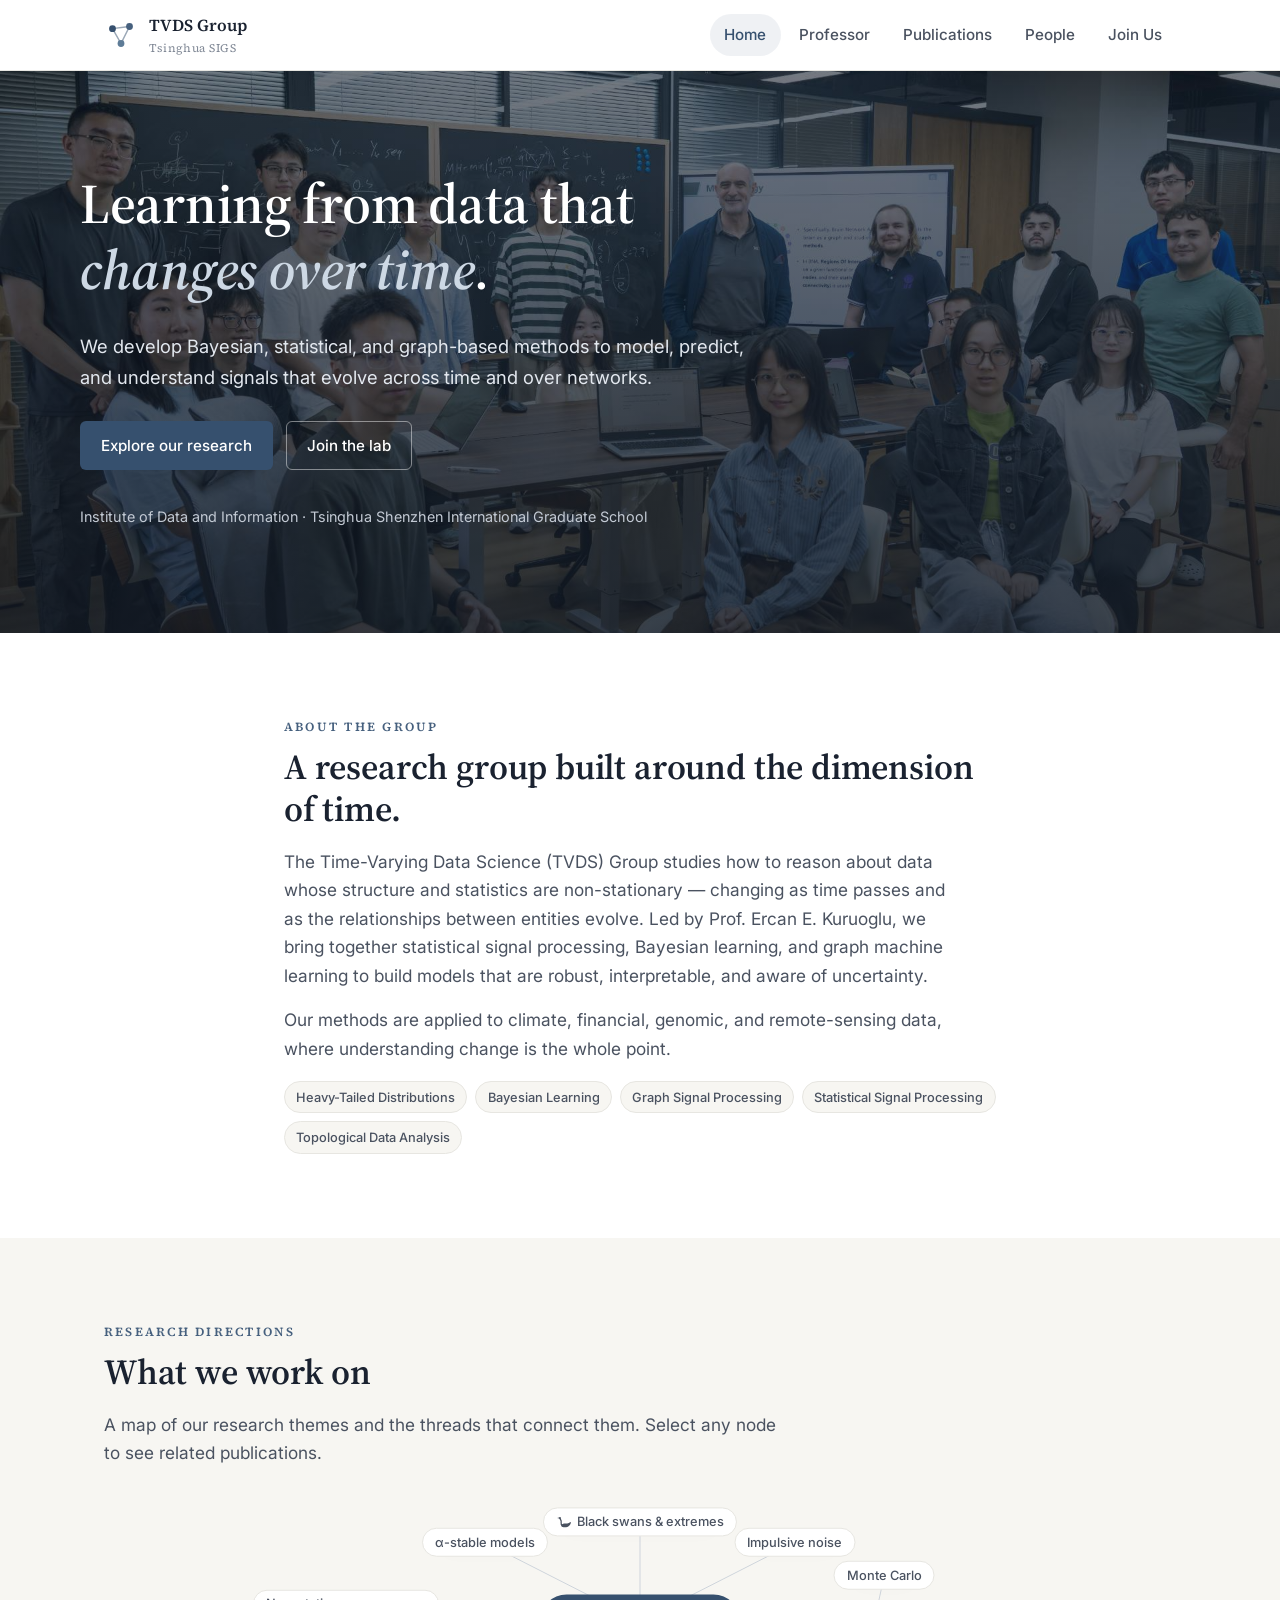
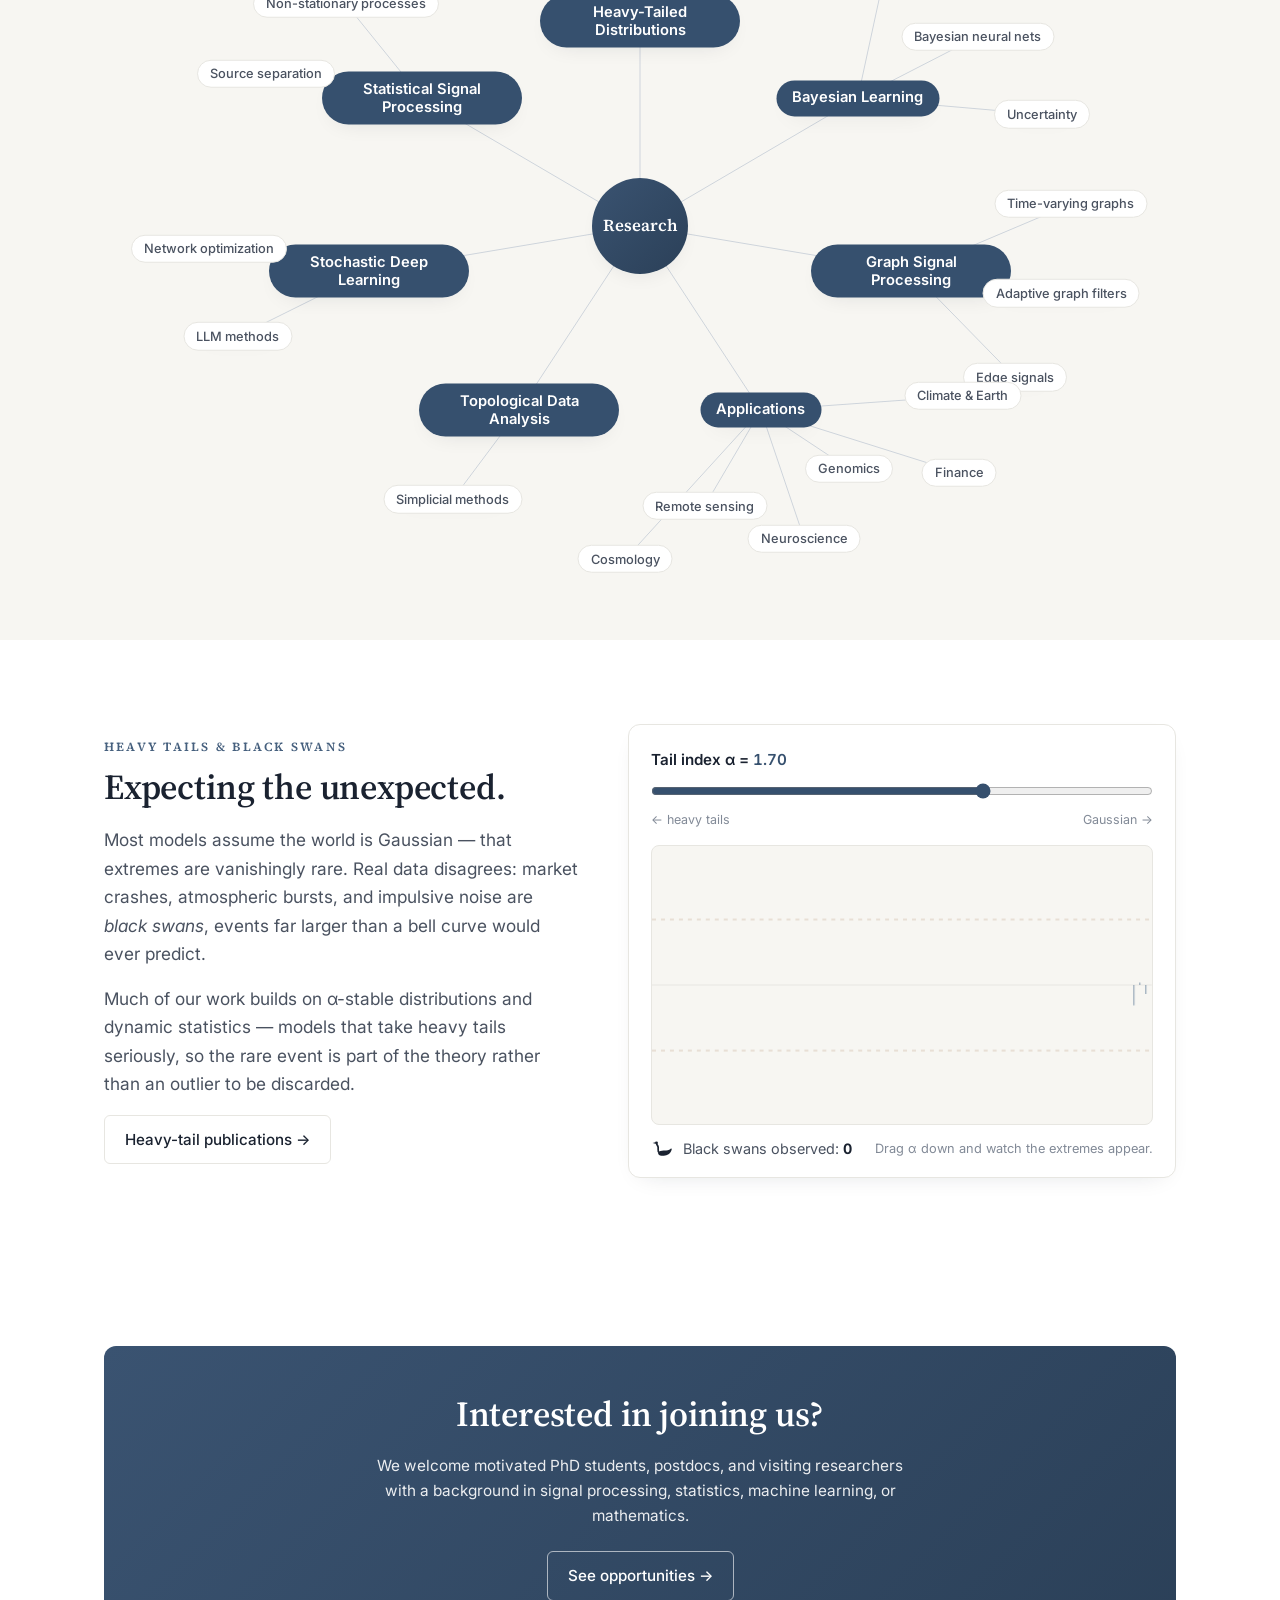
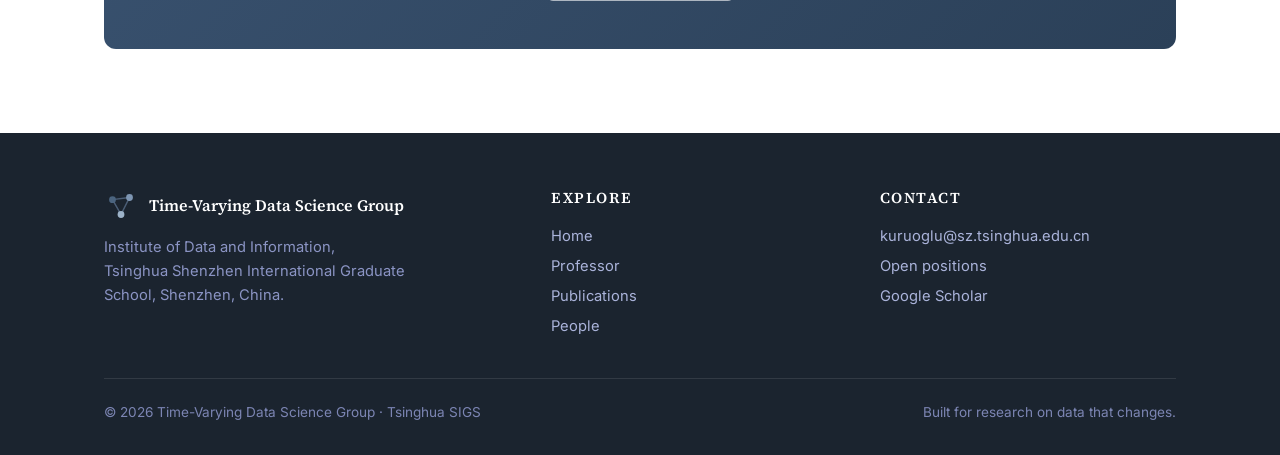
==== commit bfd74304: "Add heavy-tail identity: black-swan demo, graph interactivity, full publication archive - New top-le" ====
--- a/index.html
+++ b/index.html
@@ -71,6 +71,7 @@
           understanding change is the whole point.
         </p>
         <div class="tags" style="margin-top:18px;">
+          <span class="tag">Heavy-Tailed Distributions</span>
           <span class="tag">Bayesian Learning</span>
           <span class="tag">Graph Signal Processing</span>
           <span class="tag">Statistical Signal Processing</span>
@@ -92,6 +93,40 @@
       <!-- Graph is built by assets/js/main.js from a single data source. -->
       <div class="research-graph reveal" id="researchGraph" role="group" aria-label="Research directions graph"></div>
       <div class="research-list" id="researchList"></div>
+    </div>
+  </section>
+
+  <!-- ============ BLACK SWAN / HEAVY TAILS ============ -->
+  <section class="section" id="blackswan">
+    <div class="container swan-demo">
+      <div class="reveal">
+        <p class="section__eyebrow">Heavy tails &amp; black swans</p>
+        <h2>Expecting the unexpected.</h2>
+        <p class="section__lead">
+          Most models assume the world is Gaussian — that extremes are vanishingly rare.
+          Real data disagrees: market crashes, atmospheric bursts, and impulsive noise are
+          <em>black swans</em>, events far larger than a bell curve would ever predict.
+        </p>
+        <p class="section__lead">
+          Much of our work builds on α-stable distributions and dynamic statistics —
+          models that take heavy tails seriously, so the rare event is part of the theory
+          rather than an outlier to be discarded.
+        </p>
+        <a href="publications.html?topic=heavy-tails" class="btn btn--ghost">Heavy-tail publications →</a>
+      </div>
+      <div class="swan-demo__card reveal" id="swanDemo">
+        <div class="swan-demo__head">
+          <label for="alphaSlider">Tail index α = <span id="alphaVal">1.7</span></label>
+        </div>
+        <input type="range" id="alphaSlider" min="1.1" max="2" step="0.05" value="1.7" aria-label="Tail index alpha" />
+        <div class="swan-demo__scale"><span>← heavy tails</span><span>Gaussian →</span></div>
+        <canvas id="swanCanvas" aria-label="Live samples from an alpha-stable distribution; extreme values are marked with a black swan"></canvas>
+        <div class="swan-demo__foot">
+          <span class="swan-icon" aria-hidden="true"></span>
+          <span>Black swans observed: <strong id="swanCount">0</strong></span>
+          <span class="swan-demo__hint">Drag α down and watch the extremes appear.</span>
+        </div>
+      </div>
     </div>
   </section>
 
--- a/assets/css/style.css
+++ b/assets/css/style.css
@@ -324,30 +324,51 @@
 }
 .research-graph__edges line {
   stroke: #c4ccd6; stroke-width: 1px; opacity: .8;
+  transition: opacity .25s ease, stroke .25s ease;
 }
 .rg-node {
   position: absolute; transform: translate(-50%, -50%);
   font-family: var(--font-body); text-align: center; white-space: nowrap;
-  border-radius: 999px; line-height: 1.2;
-}
-a.rg-node { transition: transform .18s ease, box-shadow .18s ease, background .18s ease, color .18s ease; }
-.rg-node--hub {
+  line-height: 1.2; transition: opacity .25s ease;
+}
+/* the inner pill carries the visuals + float animation, so the outer
+   centering transform never fights the keyframes */
+.rg-node__pill {
+  display: inline-flex; align-items: center; justify-content: center; gap: .4em;
+  border-radius: 999px;
+  transition: background .18s ease, color .18s ease, border-color .18s ease, box-shadow .18s ease;
+}
+.rg-node__pill svg { flex: none; }
+.rg-node--main .rg-node__pill,
+.rg-node--sub .rg-node__pill {
+  animation: rg-float 7s ease-in-out infinite;
+}
+@keyframes rg-float {
+  0%, 100% { transform: translateY(2.5px); }
+  50%      { transform: translateY(-2.5px); }
+}
+.rg-node--hub .rg-node__pill {
   background: var(--accent-grad); color: #fff;
   font-family: var(--font-head); font-weight: 600; font-size: 1.05rem;
   width: 96px; height: 96px; border-radius: 50%;
-  display: grid; place-items: center; box-shadow: var(--shadow);
-}
-.rg-node--main {
+  box-shadow: var(--shadow);
+}
+.rg-node--main .rg-node__pill {
   background: var(--accent); color: #fff; font-weight: 600; font-size: .92rem;
   padding: .55rem 1rem; box-shadow: var(--shadow); max-width: 200px; white-space: normal;
 }
-.rg-node--main:hover { background: var(--accent-dark); color: #fff; transform: translate(-50%, -50%) scale(1.06); }
-.rg-node--sub {
+.rg-node--main:hover .rg-node__pill { background: var(--accent-dark); box-shadow: var(--shadow-lg); }
+.rg-node--sub .rg-node__pill {
   background: #fff; color: var(--ink-soft); border: 1px solid var(--line);
   font-size: .8rem; font-weight: 500; padding: .35rem .75rem; box-shadow: var(--shadow);
 }
-.rg-node--sub:hover { border-color: var(--accent); color: var(--accent); transform: translate(-50%, -50%) scale(1.06); }
+.rg-node--sub:hover .rg-node__pill { border-color: var(--accent); color: var(--accent); box-shadow: var(--shadow-lg); }
 .rg-node:focus-visible { outline: 2px solid var(--accent); outline-offset: 3px; }
+
+/* hover/focus highlighting: dim everything except the active direction */
+.research-graph.is-focus .rg-node:not(.is-hot):not(.rg-node--hub) { opacity: .25; }
+.research-graph.is-focus .research-graph__edges line:not(.is-hot) { opacity: .15; }
+.research-graph.is-focus .research-graph__edges line.is-hot { stroke: var(--accent); opacity: 1; stroke-width: 1.6px; }
 
 /* ---------- Research list (mobile fallback) ---------- */
 .research-list { display: none; }
@@ -384,11 +405,45 @@
 /* hidden wins over .pub { display:flex } and .year-head { display:flex } */
 .pub[hidden], .year-head[hidden] { display: none; }
 
+/* ---------- Black-swan / heavy-tail demo ---------- */
+.swan-demo { display: grid; grid-template-columns: 1fr 1.15fr; gap: 48px; align-items: center; }
+.swan-demo__card {
+  background: #fff; border: 1px solid var(--line); border-radius: var(--radius);
+  box-shadow: var(--shadow); padding: 22px 22px 16px;
+}
+.swan-demo__head {
+  display: flex; justify-content: space-between; align-items: baseline;
+  gap: 12px; flex-wrap: wrap; margin-bottom: 8px;
+}
+.swan-demo__head label { font-weight: 600; font-size: .95rem; color: var(--ink); }
+.swan-demo__head label span { color: var(--accent); font-variant-numeric: tabular-nums; }
+.swan-demo__card input[type="range"] { width: 100%; accent-color: var(--accent); margin: 0; }
+.swan-demo__scale {
+  display: flex; justify-content: space-between;
+  font-size: .78rem; color: var(--muted); margin: 4px 0 14px;
+}
+#swanCanvas {
+  width: 100%; height: 280px; display: block;
+  background: var(--bg-soft); border: 1px solid var(--line); border-radius: var(--radius-sm);
+}
+.swan-demo__foot {
+  display: flex; align-items: center; gap: 10px; flex-wrap: wrap;
+  padding-top: 12px; font-size: .9rem; color: var(--ink-soft);
+}
+.swan-demo__foot strong { color: var(--ink); font-variant-numeric: tabular-nums; }
+.swan-icon { display: inline-flex; color: var(--ink); }
+.swan-demo__hint { color: var(--muted); font-size: .8rem; margin-left: auto; }
+@media (max-width: 880px) {
+  .swan-demo { grid-template-columns: 1fr; gap: 28px; }
+  #swanCanvas { height: 220px; }
+}
+
 /* reveal on scroll */
 .reveal { opacity: 0; transform: translateY(18px); transition: opacity .6s ease, transform .6s ease; }
 .reveal.in { opacity: 1; transform: none; }
 
 @media (prefers-reduced-motion: reduce) {
   .reveal { opacity: 1; transform: none; transition: none; }
+  .rg-node__pill { animation: none !important; }
   html { scroll-behavior: auto; }
 }
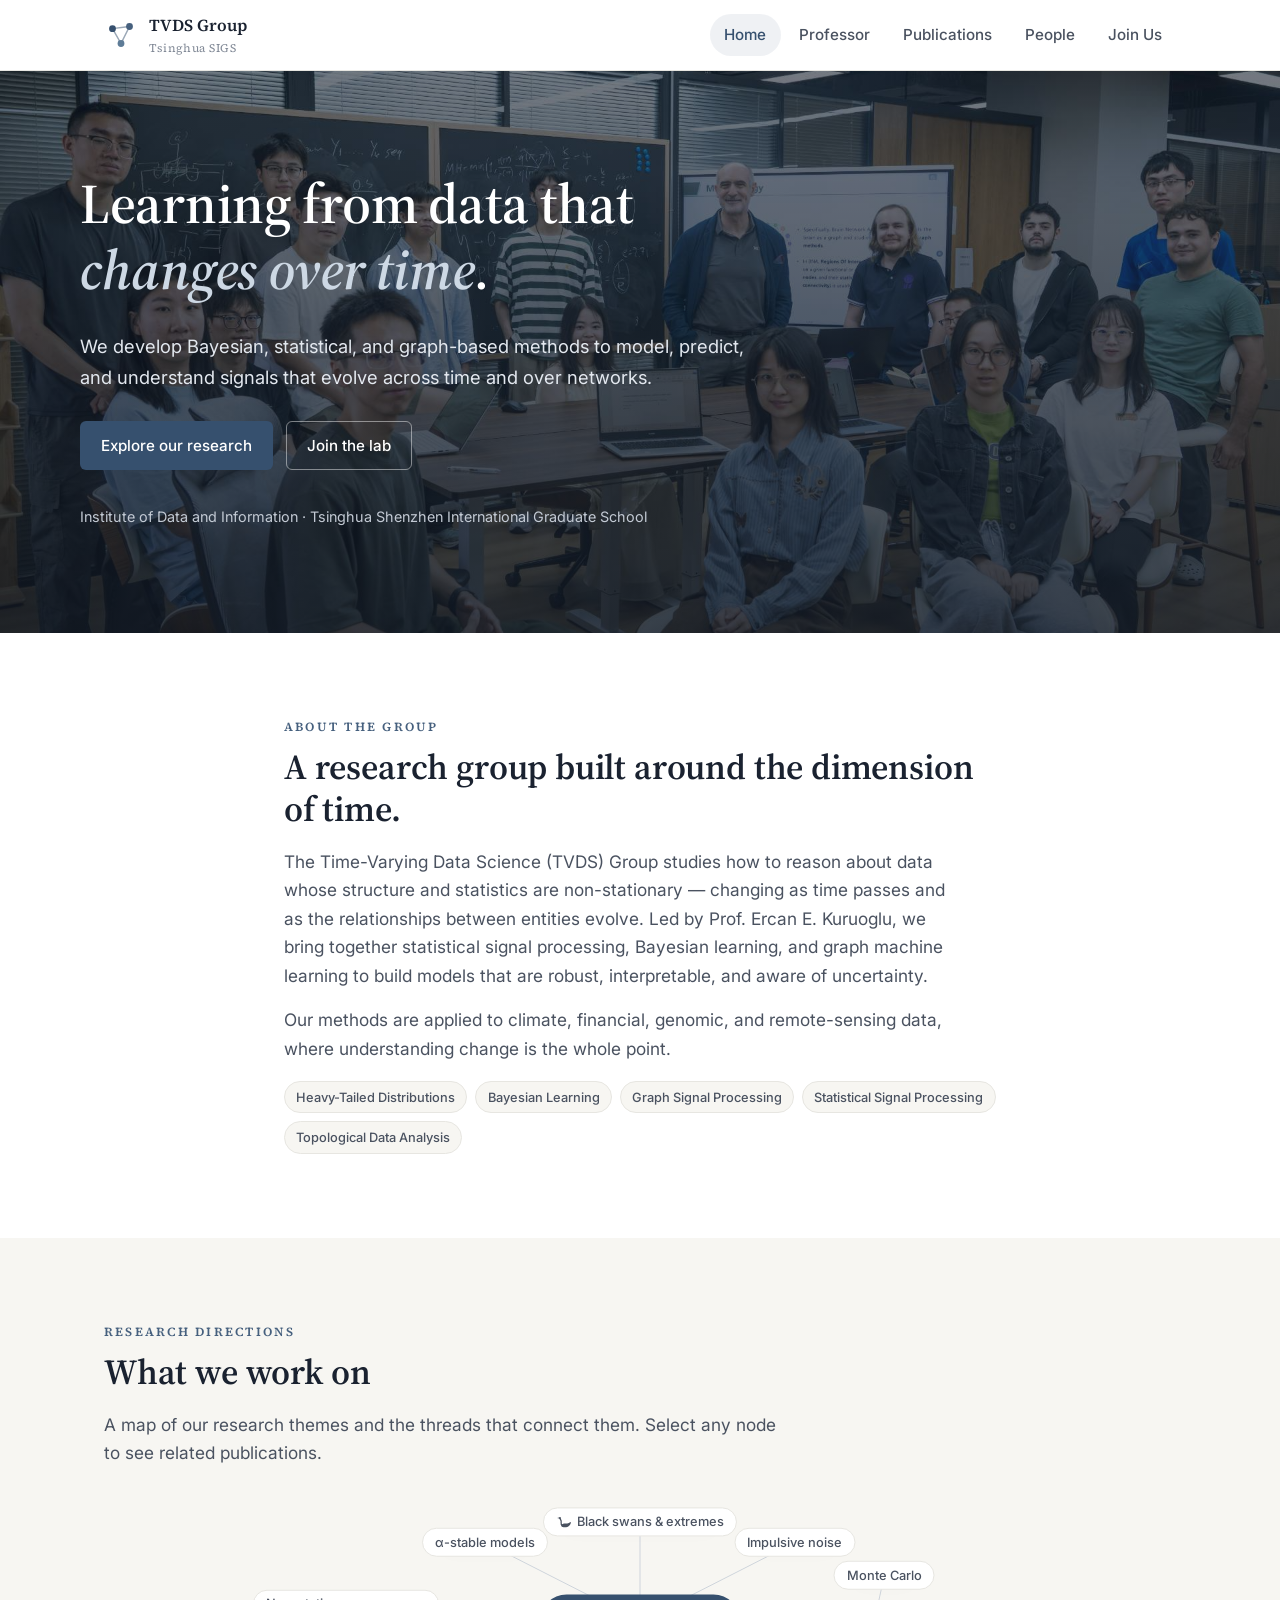
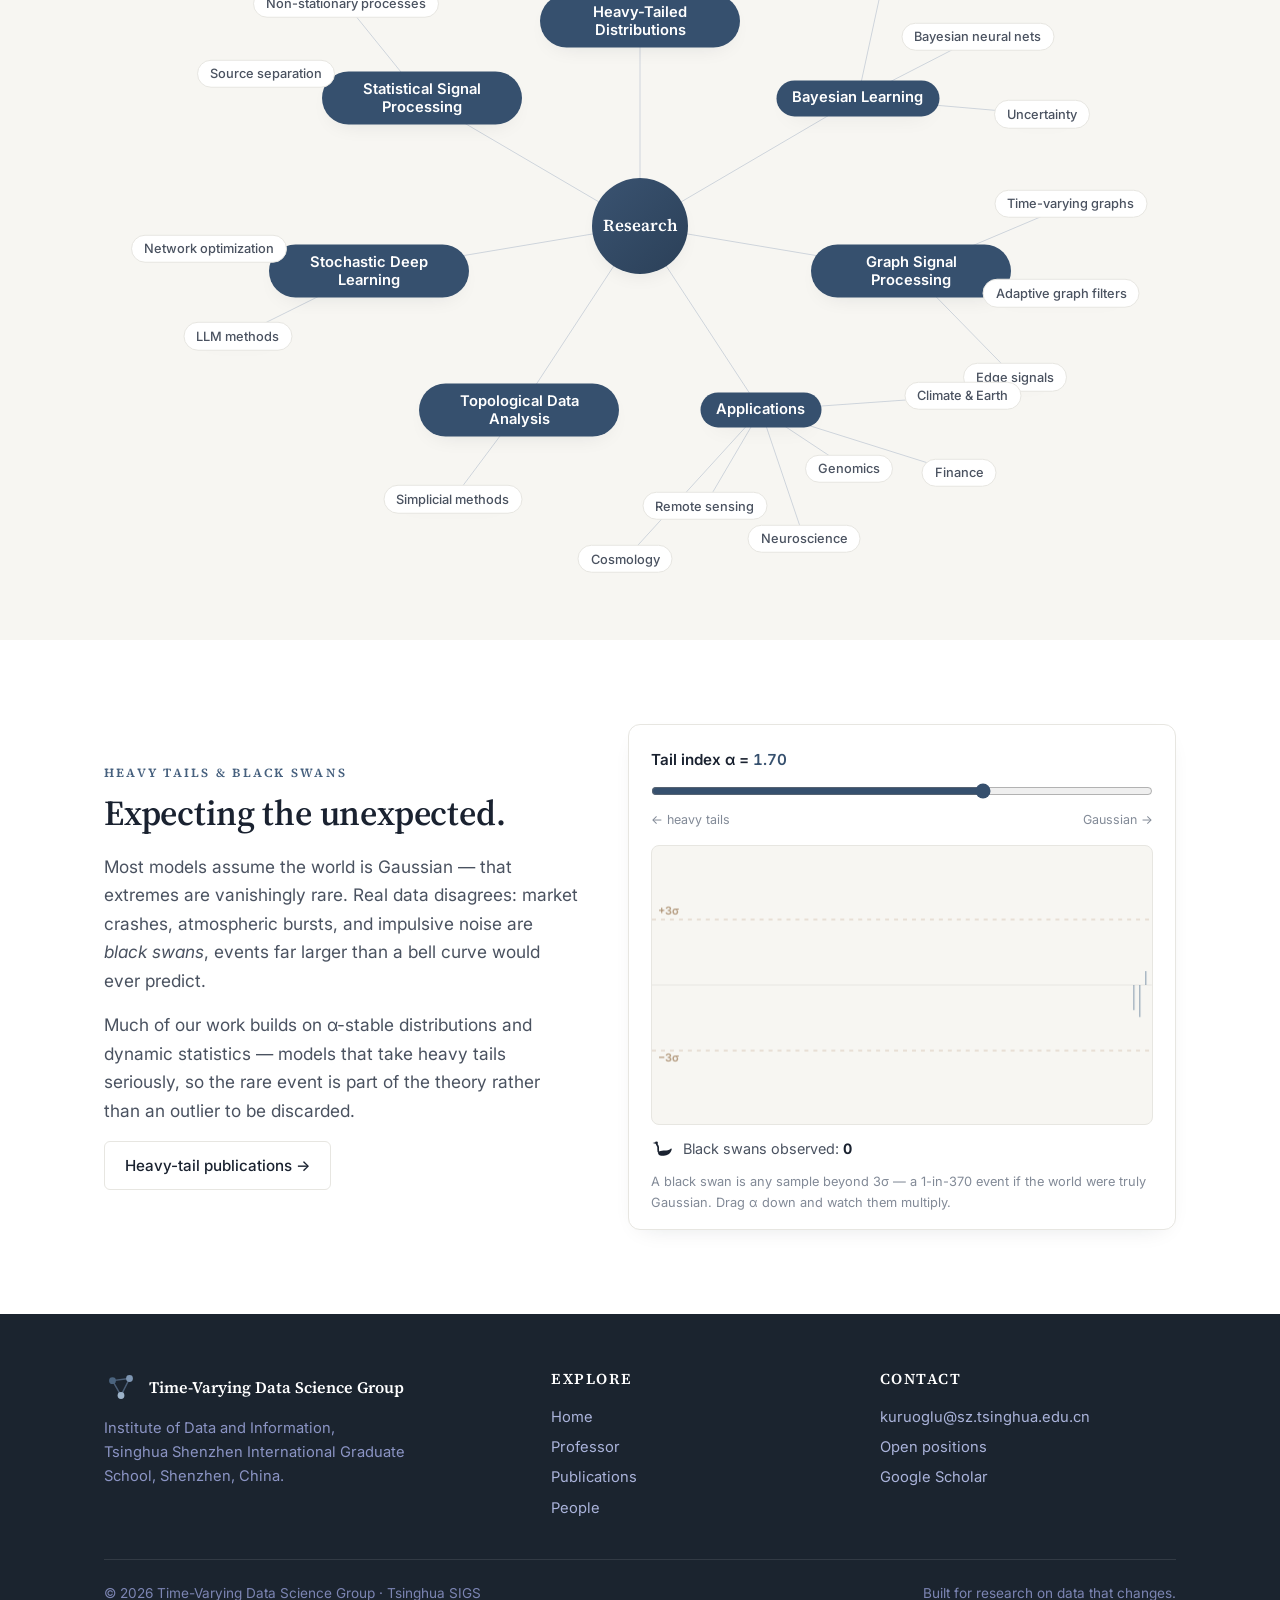
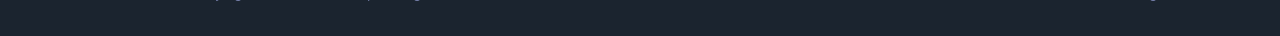
==== commit 06979cc7: "Update people from member survey; fix black-swan demo to real 3σ units - Rebuild People roster from " ====
--- a/index.html
+++ b/index.html
@@ -120,26 +120,12 @@
         </div>
         <input type="range" id="alphaSlider" min="1.1" max="2" step="0.05" value="1.7" aria-label="Tail index alpha" />
         <div class="swan-demo__scale"><span>← heavy tails</span><span>Gaussian →</span></div>
-        <canvas id="swanCanvas" aria-label="Live samples from an alpha-stable distribution; extreme values are marked with a black swan"></canvas>
+        <canvas id="swanCanvas" aria-label="Live samples from an alpha-stable distribution, scaled so alpha equals 2 is a standard Gaussian; any value beyond 3 standard deviations is marked with a black swan"></canvas>
         <div class="swan-demo__foot">
           <span class="swan-icon" aria-hidden="true"></span>
           <span>Black swans observed: <strong id="swanCount">0</strong></span>
-          <span class="swan-demo__hint">Drag α down and watch the extremes appear.</span>
+          <span class="swan-demo__hint">A black swan is any sample beyond 3σ — a 1-in-370 event if the world were truly Gaussian. Drag α down and watch them multiply.</span>
         </div>
-      </div>
-    </div>
-  </section>
-
-  <!-- ============ CTA STRIP ============ -->
-  <section class="section">
-    <div class="container reveal">
-      <div class="card" style="background:var(--accent-grad); color:#fff; text-align:center; border:0; padding:48px 28px;">
-        <h2 style="color:#fff;">Interested in joining us?</h2>
-        <p style="color:rgba(255,255,255,.9); max-width:56ch; margin:0 auto 1.4rem;">
-          We welcome motivated PhD students, postdocs, and visiting researchers with a background in
-          signal processing, statistics, machine learning, or mathematics.
-        </p>
-        <a href="professor.html#join" class="btn btn--ghost" style="color:#fff; border-color:rgba(255,255,255,.6);">See opportunities →</a>
       </div>
     </div>
   </section>
